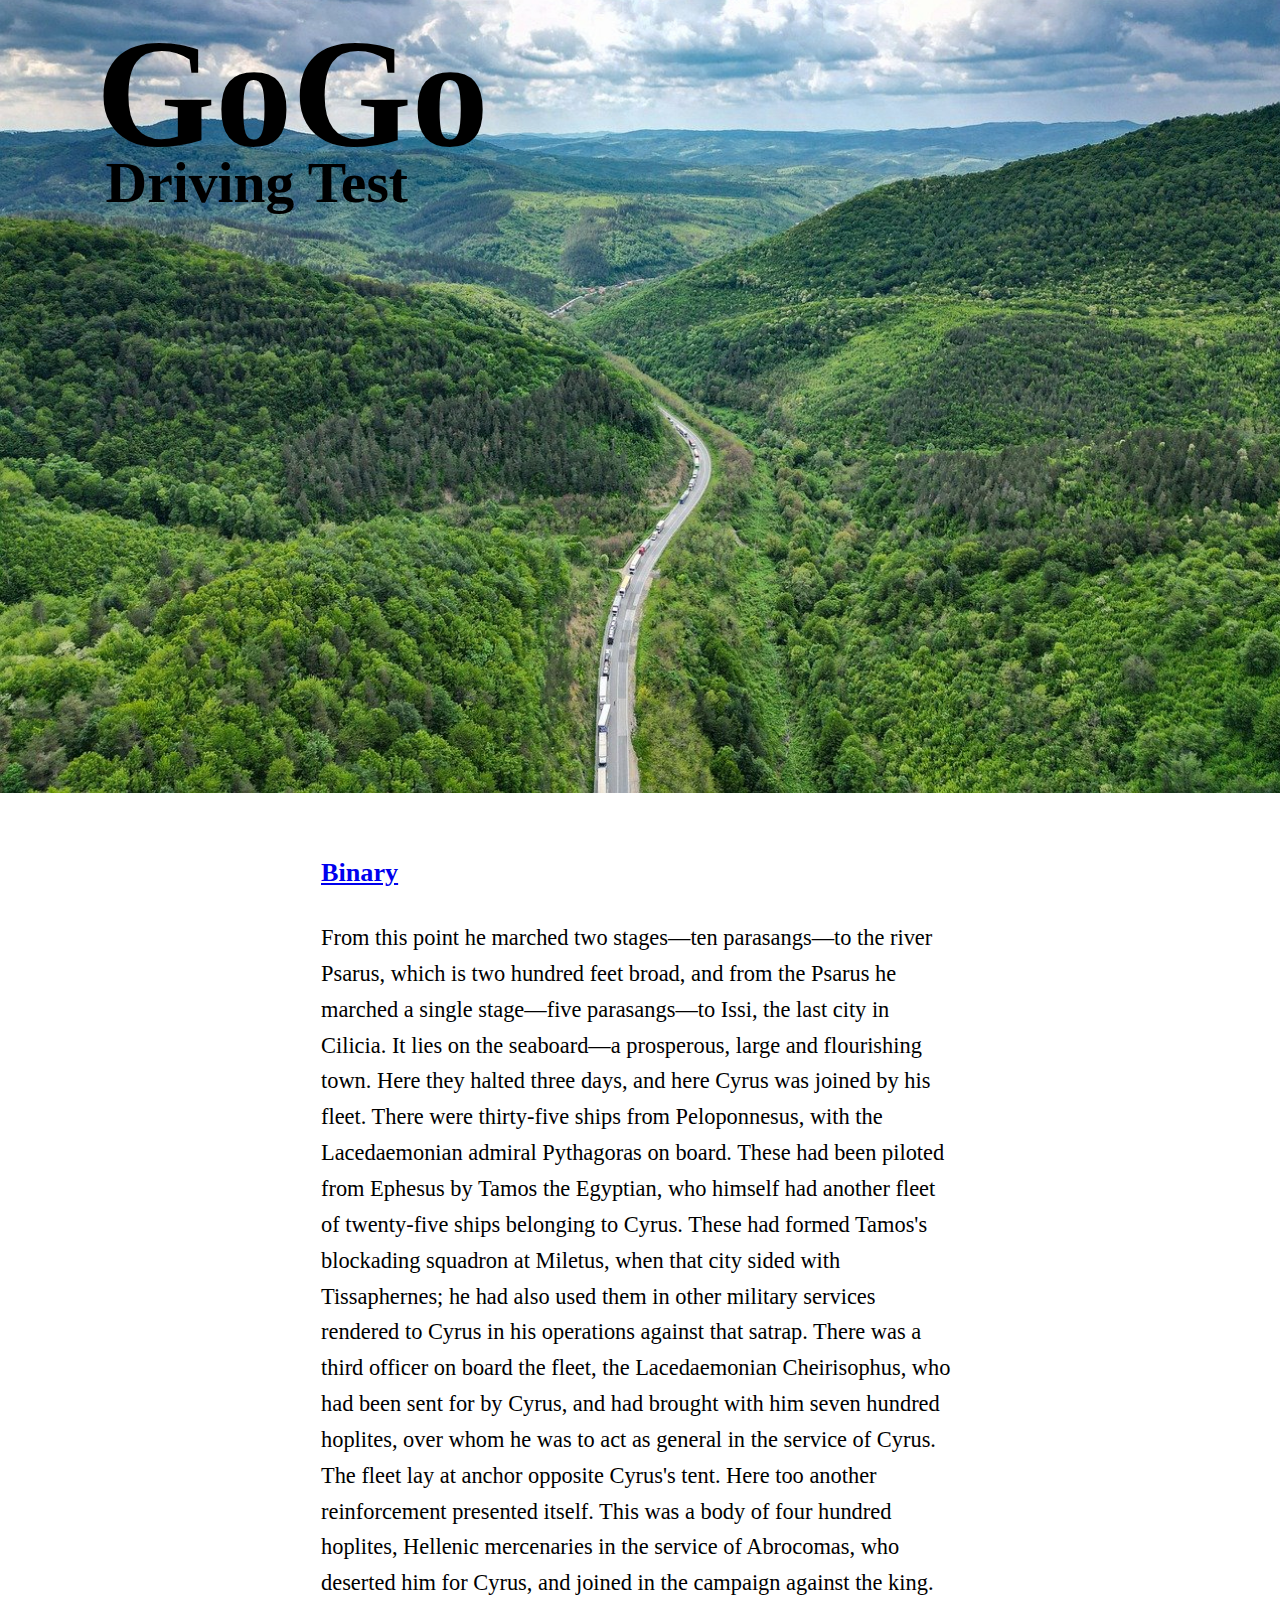
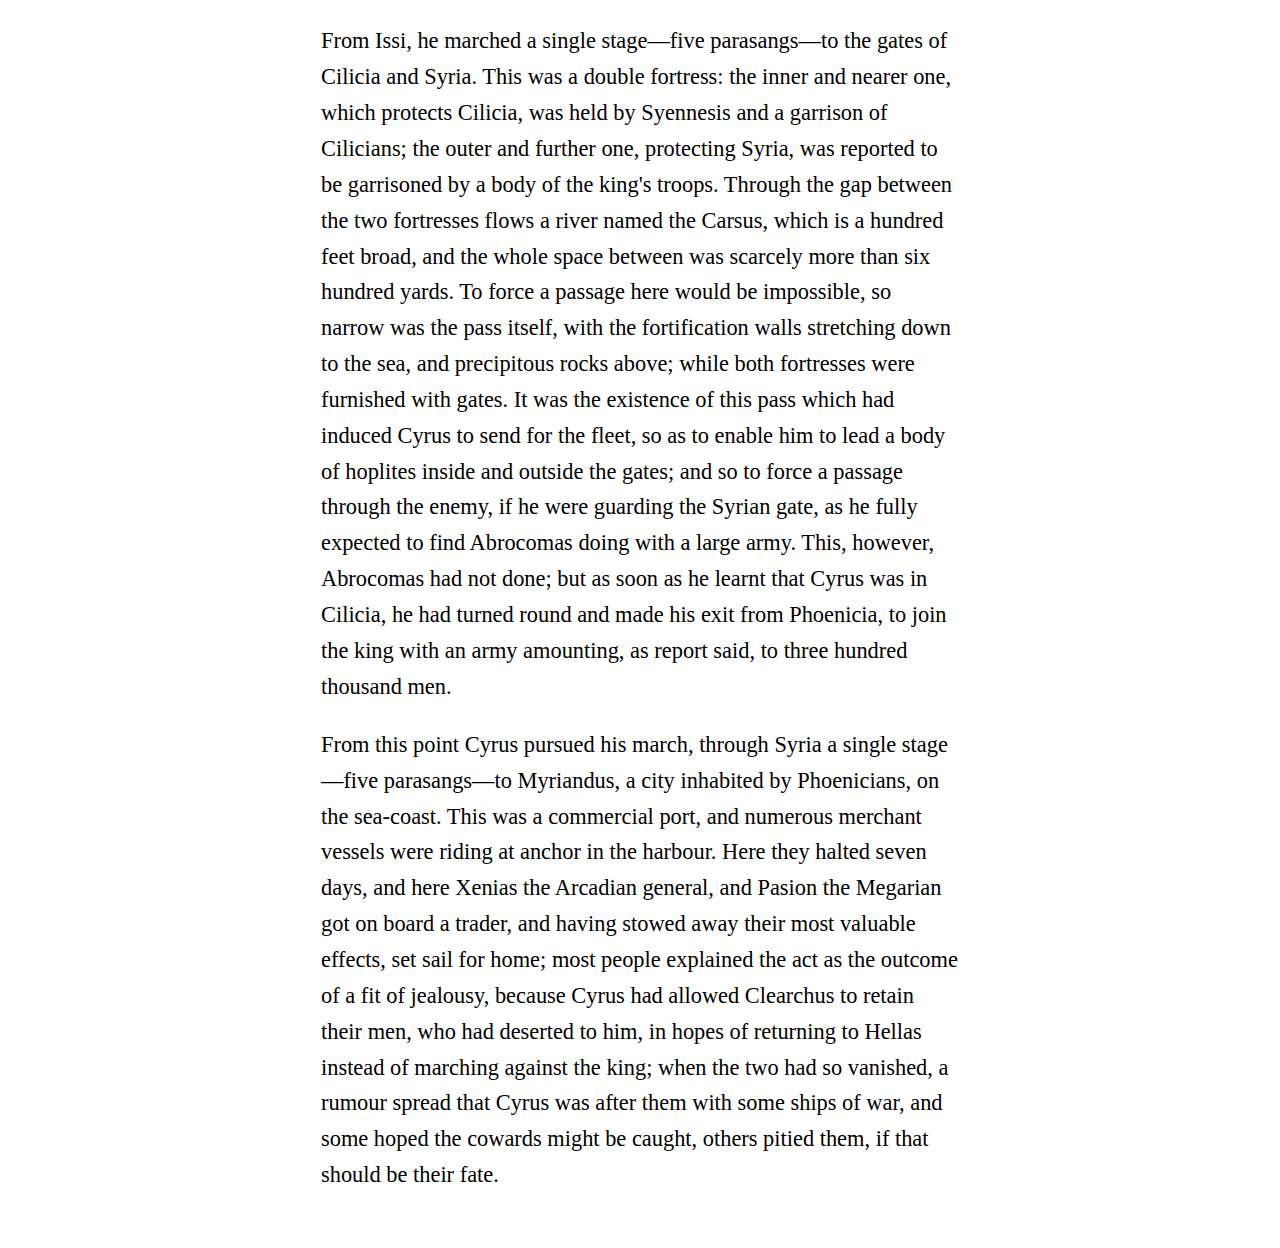
==== index.html @ dc68ab5f "Version 3 - Un-styled nav - working bg and banner" ====
<!DOCTYPE html>
<html>

<head>
  <meta charset="utf-8">
  <meta name="viewport" content="width=device-width">
  <title>replit</title>
  <link href="style.css" rel="stylesheet" type="text/css" />
  <script src="script.js"></script>
  <base href="1">
<header>
	<h1>GoGo</h1><span><h2>Driving Test</h2></span>
</header>
<main>
   <nav> 
  <h3 style="word-spacing:50px" border="none">
  <a href="binary.html">Binary</a>
   
  </h3>
    </nav>
  
  <p>From this point he marched two stages—ten parasangs—to the river Psarus, which is two hundred feet broad, and from the Psarus he marched a single stage—five parasangs—to Issi, the last city in Cilicia. It lies on the seaboard—a prosperous, large and flourishing town. Here they halted three days, and here Cyrus was joined by his fleet. There were thirty-five ships from Peloponnesus, with the Lacedaemonian admiral Pythagoras on board. These had been piloted from Ephesus by Tamos the Egyptian, who himself had another fleet of twenty-five ships belonging to Cyrus. These had formed Tamos's blockading squadron at Miletus, when that city sided with Tissaphernes; he had also used them in other military services rendered to Cyrus in his operations against that satrap. There was a third officer on board the fleet, the Lacedaemonian Cheirisophus, who had been sent for by Cyrus, and had brought with him seven hundred hoplites, over whom he was to act as general in the service of Cyrus. The fleet lay at anchor opposite Cyrus's tent. Here too another reinforcement presented itself. This was a body of four hundred hoplites, Hellenic mercenaries in the service of Abrocomas, who deserted him for Cyrus, and joined in the campaign against the king.</p>
  <p>From Issi, he marched a single stage—five parasangs—to the gates of Cilicia and Syria. This was a double fortress: the inner and nearer one, which protects Cilicia, was held by Syennesis and a garrison of Cilicians; the outer and further one, protecting Syria, was reported to be garrisoned by a body of the king's troops. Through the gap between the two fortresses flows a river named the Carsus, which is a hundred feet broad, and the whole space between was scarcely more than six hundred yards. To force a passage here would be impossible, so narrow was the pass itself, with the fortification walls stretching down to the sea, and precipitous rocks above; while both fortresses were furnished with gates. It was the existence of this pass which had induced Cyrus to send for the fleet, so as to enable him to lead a body of hoplites inside and outside the gates; and so to force a passage through the enemy, if he were guarding the Syrian gate, as he fully expected to find Abrocomas doing with a large army. This, however, Abrocomas had not done; but as soon as he learnt that Cyrus was in Cilicia, he had turned round and made his exit from Phoenicia, to join the king with an army amounting, as report said, to three hundred thousand men.</p>
  <p>From this point Cyrus pursued his march, through Syria a single stage—five parasangs—to Myriandus, a city inhabited by Phoenicians, on the sea-coast. This was a commercial port, and numerous merchant vessels were riding at anchor in the harbour. Here they halted seven days, and here Xenias the Arcadian general, and Pasion the Megarian got on board a trader, and having stowed away their most valuable effects, set sail for home; most people explained the act as the outcome of a fit of jealousy, because Cyrus had allowed Clearchus to retain their men, who had deserted to him, in hopes of returning to Hellas instead of marching against the king; when the two had so vanished, a rumour spread that Cyrus was after them with some ships of war, and some hoped the cowards might be caught, others pitied them, if that should be their fate.</p>
</main>
---- style.css ----
@font-face {
  font-family: "Sucrose Bold Two";
  src: url("https://s3-us-west-2.amazonaws.com/s.cdpn.io/4273/sucrose.woff2") format("woff2");
}
@font-face {
  font-family: "IM Fell French Canon Pro";
  src: url("https://s3-us-west-2.amazonaws.com/s.cdpn.io/4273/im-fell-french-canon-pro.woff2") format("woff2");
}
* {
  box-sizing: border-box;
}

body {
  margin: 0;
}

header {
  background: url(road-mountain.png) no-repeat;
  padding-top: 61.93333333%;
  background-size: cover;
  font-family: "Sucrose Bold Two";
}

header h1 {
  position: fixed;
  top: 2rem;
  left: 6rem;
  font-size: 12vw;
  line-height: 0.8;
  margin-top: 0;
  text-align: center;
}

h2 {
  position: fixed;
  top: 10rem;
  left: 6.6rem;
  font-size: 4.5vw;
  line-height: 0.8;
  margin-top: 0;
  text-align: center;
}

header h1 span {
  display: block;
  font-size: 8.75vw;
}

main {
  background: #fff;
  position: relative;
  border: 1px solid #fff;
  font-family: "IM Fell French Canon Pro";
  font-size: 1.4rem;
  padding: 2rem 25%;
  line-height: 1.6;
}

@media all and (max-width: 400px) {
  main {
    padding: 2rem;
  }
}
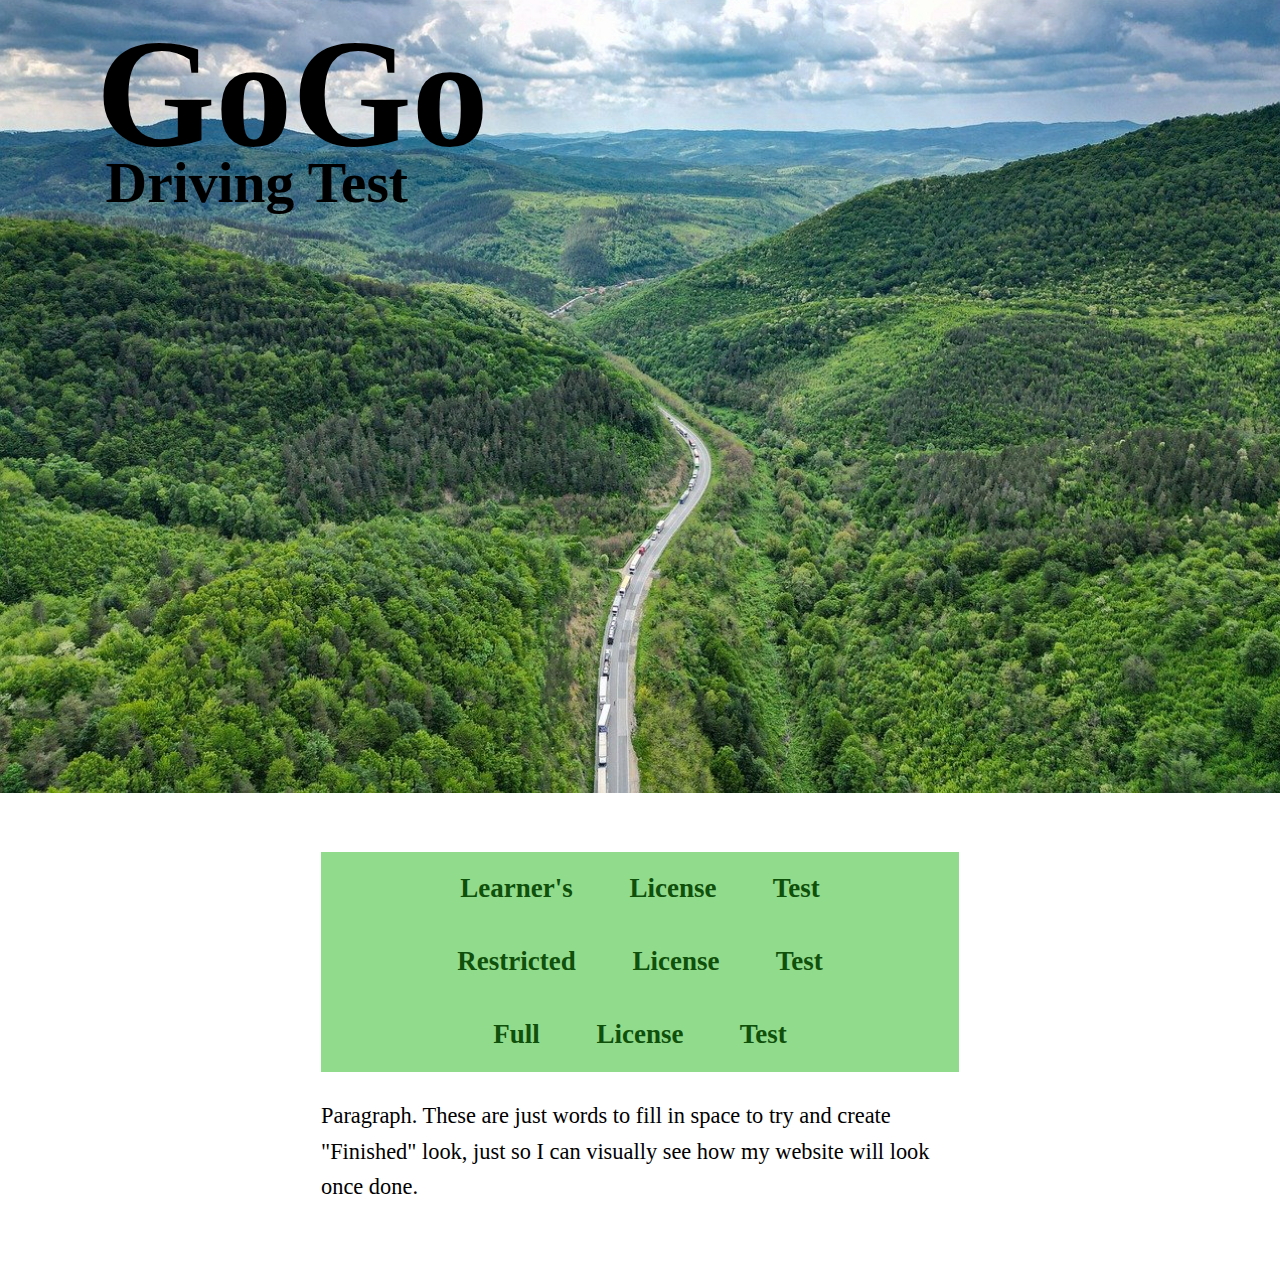
==== commit e46fc0f3: "Version 4 - Replit bug" ====
--- a/index.html
+++ b/index.html
@@ -14,12 +14,12 @@
 <main>
    <nav> 
   <h3 style="word-spacing:50px" border="none">
-  <a href="binary.html">Binary</a>
+  <a href="learner.html">Learner's License Test</a>
+  <a href="restricted.html">Restricted License Test</a>
+  <a href="full.html">Full License Test</a>
    
   </h3>
     </nav>
   
-  <p>From this point he marched two stages—ten parasangs—to the river Psarus, which is two hundred feet broad, and from the Psarus he marched a single stage—five parasangs—to Issi, the last city in Cilicia. It lies on the seaboard—a prosperous, large and flourishing town. Here they halted three days, and here Cyrus was joined by his fleet. There were thirty-five ships from Peloponnesus, with the Lacedaemonian admiral Pythagoras on board. These had been piloted from Ephesus by Tamos the Egyptian, who himself had another fleet of twenty-five ships belonging to Cyrus. These had formed Tamos's blockading squadron at Miletus, when that city sided with Tissaphernes; he had also used them in other military services rendered to Cyrus in his operations against that satrap. There was a third officer on board the fleet, the Lacedaemonian Cheirisophus, who had been sent for by Cyrus, and had brought with him seven hundred hoplites, over whom he was to act as general in the service of Cyrus. The fleet lay at anchor opposite Cyrus's tent. Here too another reinforcement presented itself. This was a body of four hundred hoplites, Hellenic mercenaries in the service of Abrocomas, who deserted him for Cyrus, and joined in the campaign against the king.</p>
-  <p>From Issi, he marched a single stage—five parasangs—to the gates of Cilicia and Syria. This was a double fortress: the inner and nearer one, which protects Cilicia, was held by Syennesis and a garrison of Cilicians; the outer and further one, protecting Syria, was reported to be garrisoned by a body of the king's troops. Through the gap between the two fortresses flows a river named the Carsus, which is a hundred feet broad, and the whole space between was scarcely more than six hundred yards. To force a passage here would be impossible, so narrow was the pass itself, with the fortification walls stretching down to the sea, and precipitous rocks above; while both fortresses were furnished with gates. It was the existence of this pass which had induced Cyrus to send for the fleet, so as to enable him to lead a body of hoplites inside and outside the gates; and so to force a passage through the enemy, if he were guarding the Syrian gate, as he fully expected to find Abrocomas doing with a large army. This, however, Abrocomas had not done; but as soon as he learnt that Cyrus was in Cilicia, he had turned round and made his exit from Phoenicia, to join the king with an army amounting, as report said, to three hundred thousand men.</p>
-  <p>From this point Cyrus pursued his march, through Syria a single stage—five parasangs—to Myriandus, a city inhabited by Phoenicians, on the sea-coast. This was a commercial port, and numerous merchant vessels were riding at anchor in the harbour. Here they halted seven days, and here Xenias the Arcadian general, and Pasion the Megarian got on board a trader, and having stowed away their most valuable effects, set sail for home; most people explained the act as the outcome of a fit of jealousy, because Cyrus had allowed Clearchus to retain their men, who had deserted to him, in hopes of returning to Hellas instead of marching against the king; when the two had so vanished, a rumour spread that Cyrus was after them with some ships of war, and some hoped the cowards might be caught, others pitied them, if that should be their fate.</p>
+  <p>Paragraph. These are just words to fill in space to try and create "Finished" look, just so I can visually see how my website will look once done. </p>
 </main>--- a/style.css
+++ b/style.css
@@ -60,4 +60,22 @@
   main {
     padding: 2rem;
   }
+}
+
+nav {
+  background-color: hsla(116, 52%, 63%, .8);
+  text-align: center;
+}
+
+a{
+  display:inline-block;
+  color: rgb(15, 80, 10);
+  text-decoration: none;
+  padding: 15px;
+  font-size:27px;
+}
+
+a:hover{
+  color:rgb(118, 210, 112);
+  background-color:rgb(15, 80, 10); 
 }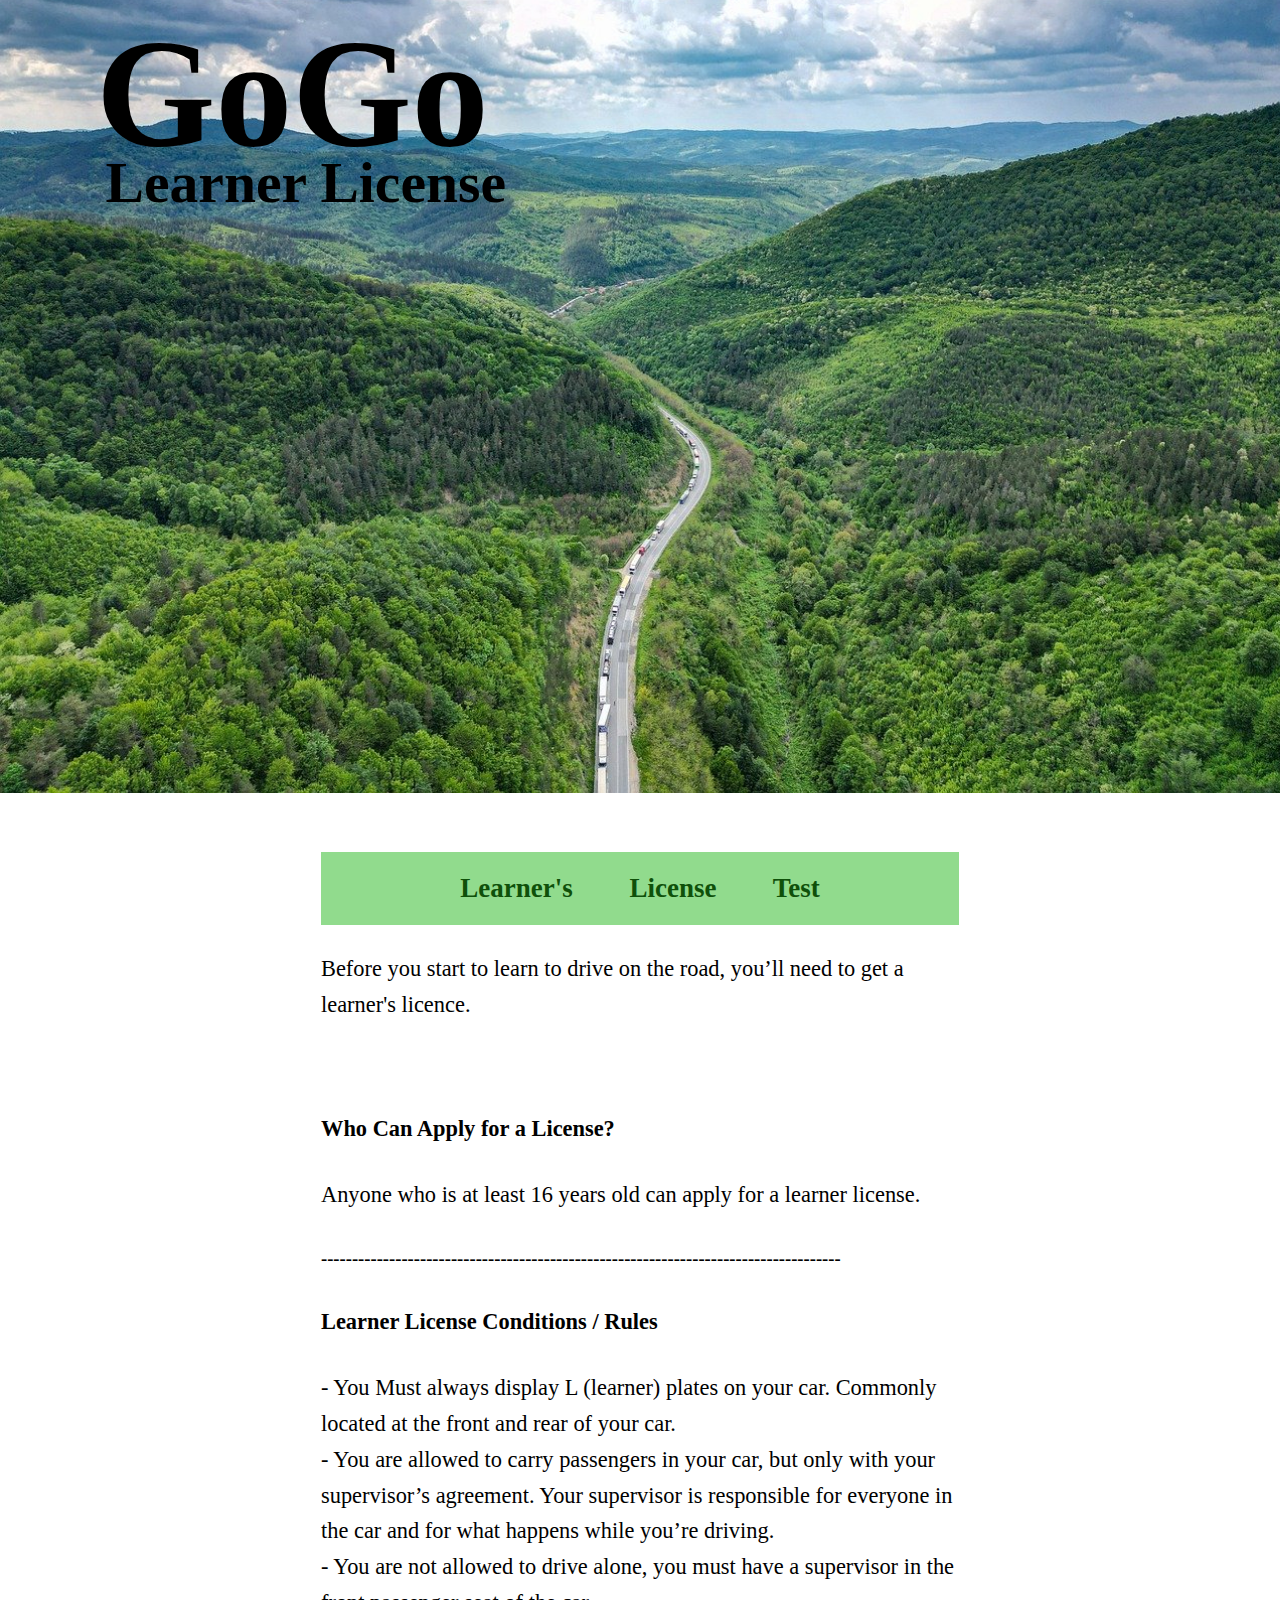
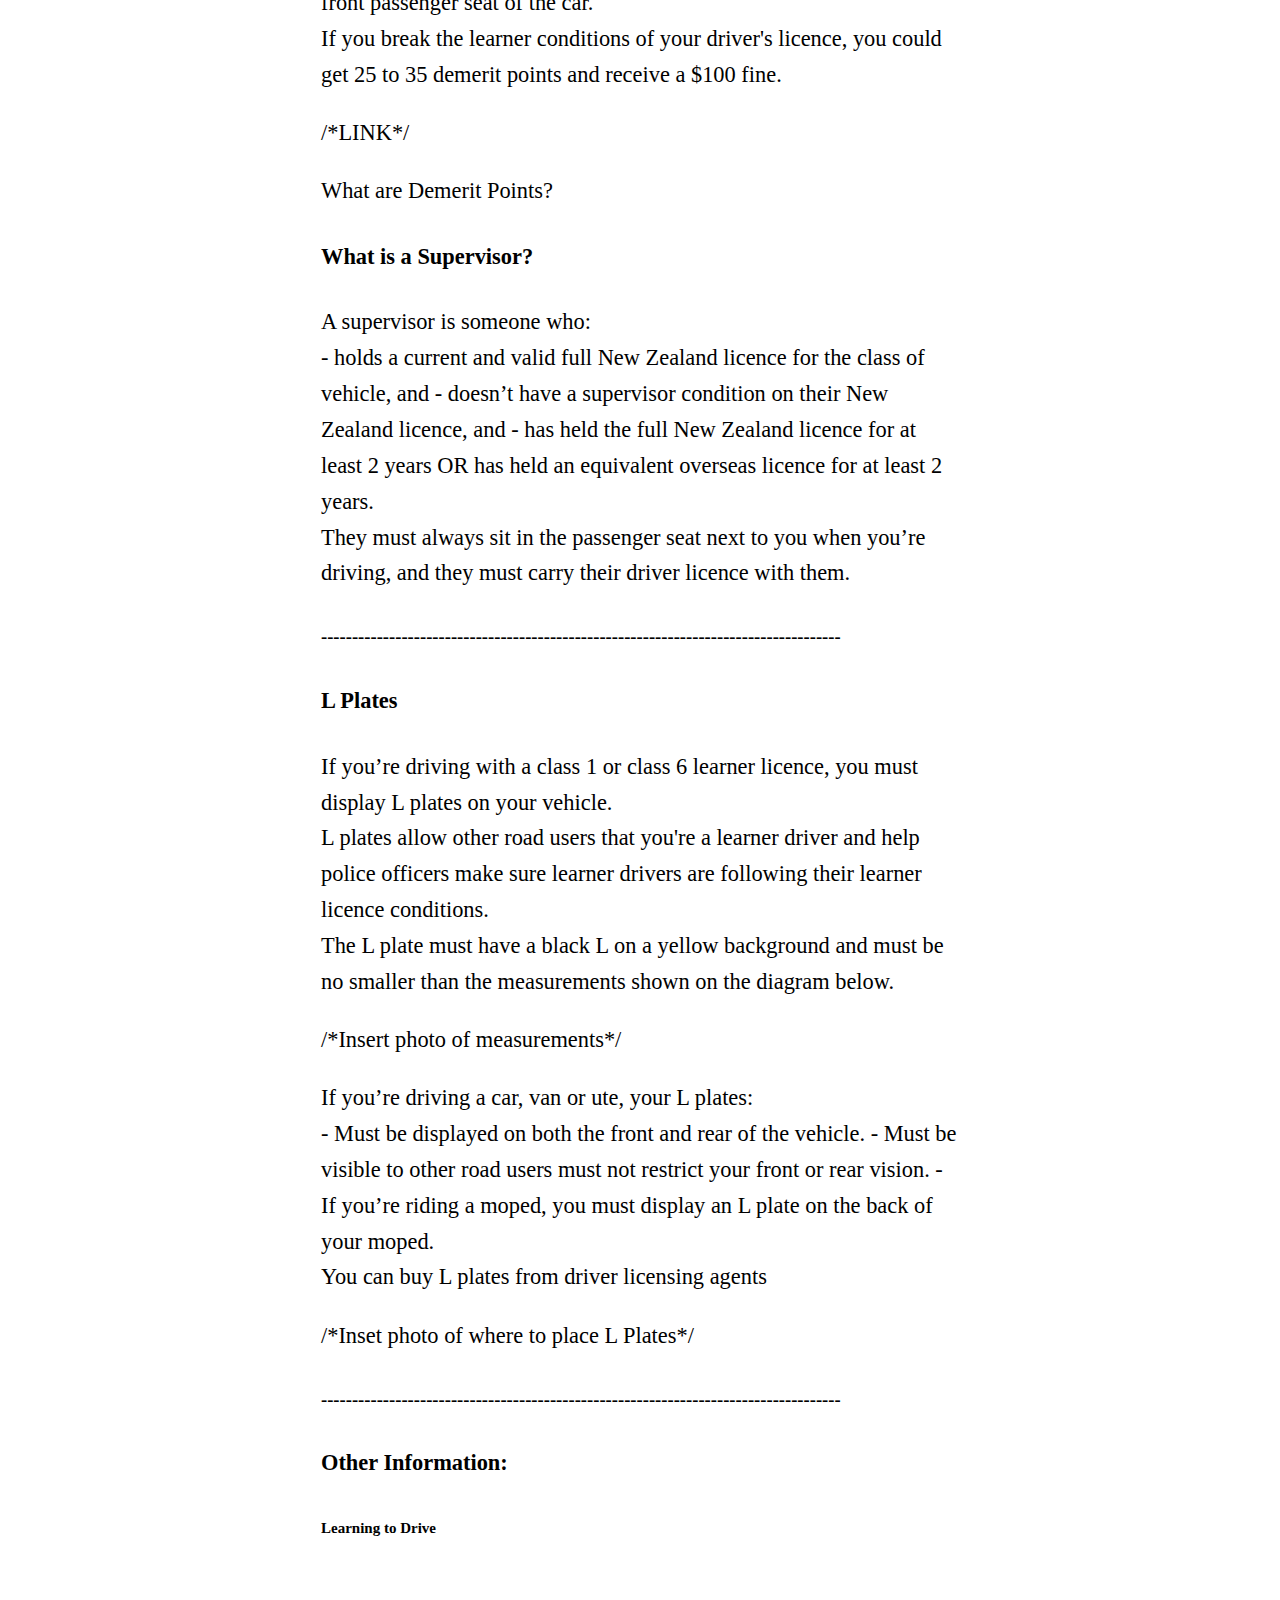
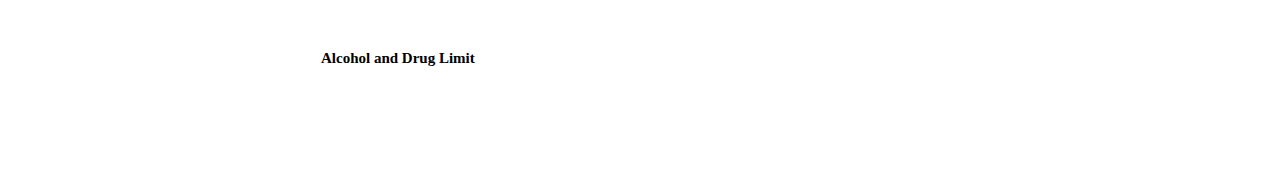
==== commit 31107f29: "main content" ====
--- a/index.html
+++ b/index.html
@@ -6,20 +6,61 @@
   <meta name="viewport" content="width=device-width">
   <title>replit</title>
   <link href="style.css" rel="stylesheet" type="text/css" />
-  <script src="script.js"></script>
   <base href="1">
 <header>
-	<h1>GoGo</h1><span><h2>Driving Test</h2></span>
+	<h1>GoGo</h1><span><h2>Learner License</h2></span>
 </header>
 <main>
    <nav> 
   <h3 style="word-spacing:50px" border="none">
   <a href="learner.html">Learner's License Test</a>
-  <a href="restricted.html">Restricted License Test</a>
-  <a href="full.html">Full License Test</a>
    
   </h3>
     </nav>
   
-  <p>Paragraph. These are just words to fill in space to try and create "Finished" look, just so I can visually see how my website will look once done. </p>
+  <p>Before you start to learn to drive on the road, you’ll need to get a learner's licence.</p>
+  <br>
+  <h4>Who Can Apply for a License?</h4>
+  <p>Anyone who is at least 16 years old can apply for a learner license.</p>
+  <h5>------------------------------------------------------------------------------------</h5>
+  <h4>Learner License Conditions / Rules</h4>
+  <p>- You Must always display L (learner) plates on your car. Commonly located at the front and rear of your car. 
+  <br>
+  - You are allowed to carry passengers in your car, but only with your supervisor’s agreement. Your supervisor is responsible for everyone in the car and for what happens while you’re driving.
+  <br>
+  - You are not allowed to drive alone, you must have a supervisor in the front passenger seat of the car. 
+  <br> 
+  If you break the learner conditions of your driver's licence, you could get 25 to 35 demerit points and receive a $100 fine.</p>
+  /*LINK*/ <p>What are Demerit Points?</p>
+  <h4>What is a Supervisor?</h4>
+  <p>A supervisor is someone who: 
+  <br>
+  - holds a current and valid full New Zealand licence for the class of vehicle, and 
+  - doesn’t have a supervisor condition on their New Zealand licence, and 
+  - has held the full New Zealand licence for at least 2 years OR has held an equivalent overseas licence for at least 2 years. 
+  <br> 
+  They must always sit in the passenger seat next to you when you’re driving, and they must carry their driver licence with them.</p>
+  <h5>------------------------------------------------------------------------------------</h5>
+  <h4>L Plates</h4>
+  <p>If you’re driving with a class 1 or class 6 learner licence, you must display L plates on your vehicle. 
+  <br>
+  L plates allow other road users that you're a learner driver and help police officers make sure learner drivers are following their learner licence conditions. 
+  <br>
+  The L plate must have a black L on a yellow background and must be no smaller than the measurements shown on the diagram below.</p>
+  /*Insert photo of measurements*/
+  <p> If you’re driving a car, van or ute, your L plates:
+  <br>
+  - Must be displayed on both the front and rear of the vehicle. 
+  - Must be visible to other road users must not restrict your front or rear vision. 
+  - If you’re riding a moped, you must display an L plate on the back of your moped. 
+  <br>
+  You can buy L plates from driver licensing agents </p>
+  /*Inset photo of where to place L Plates*/
+  <h5>------------------------------------------------------------------------------------</h5>
+  <h4>Other Information:</h4>
+  <h6>Learning to Drive</h6>
+  <br>
+  <h6>Alcohol and Drug Limit</h6>
+  <br>
+
 </main>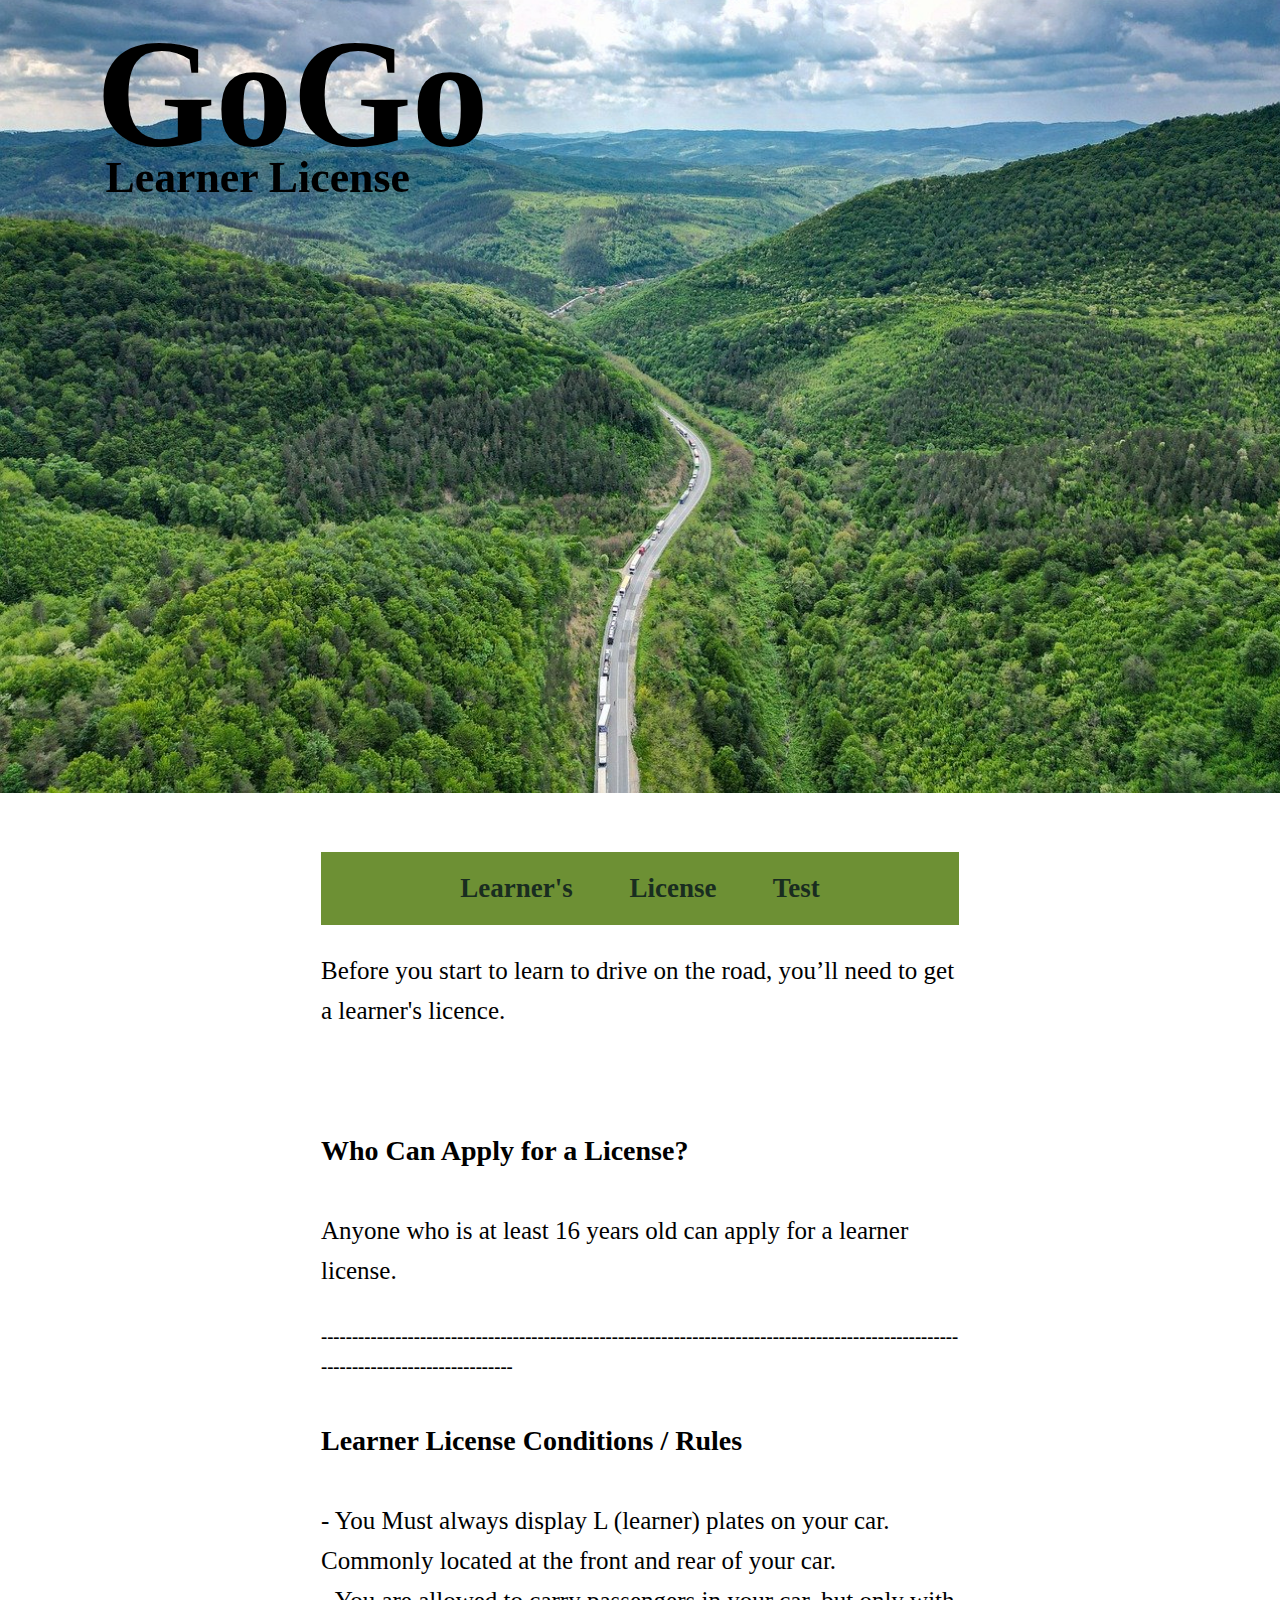
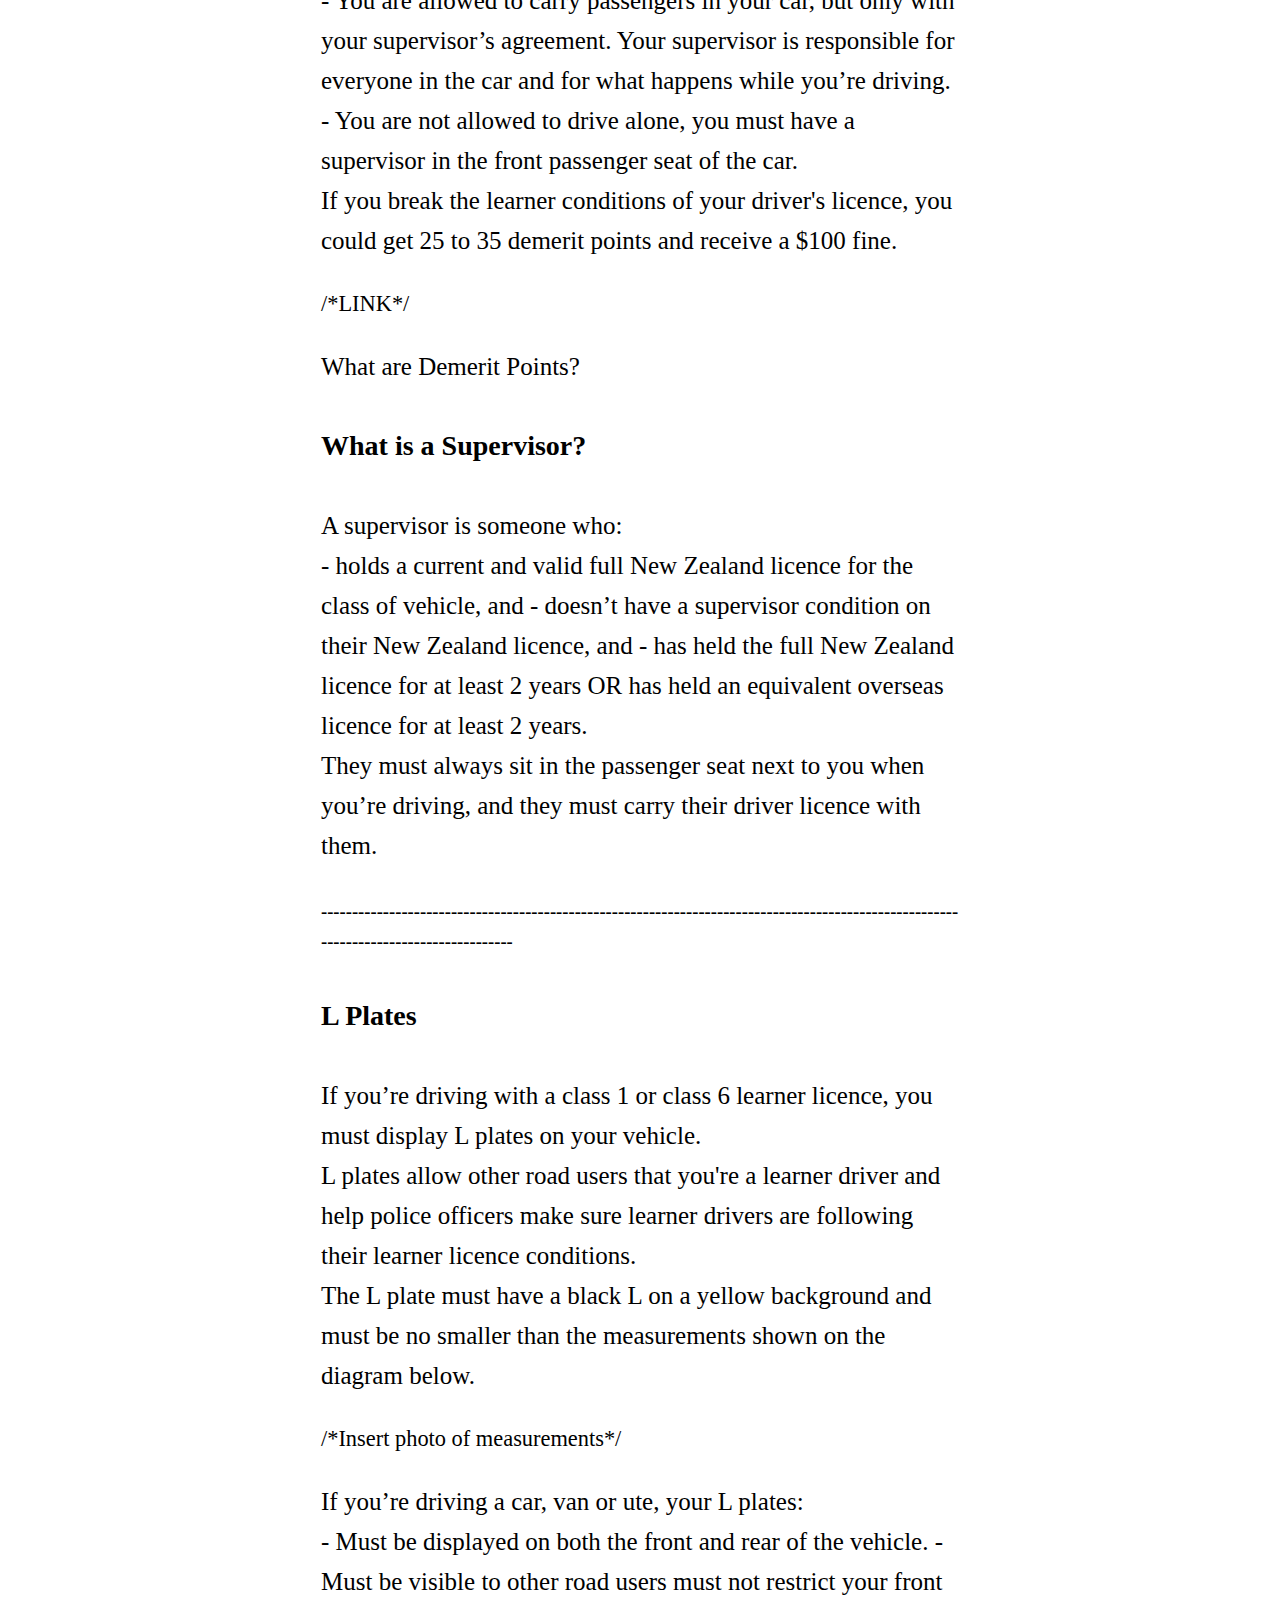
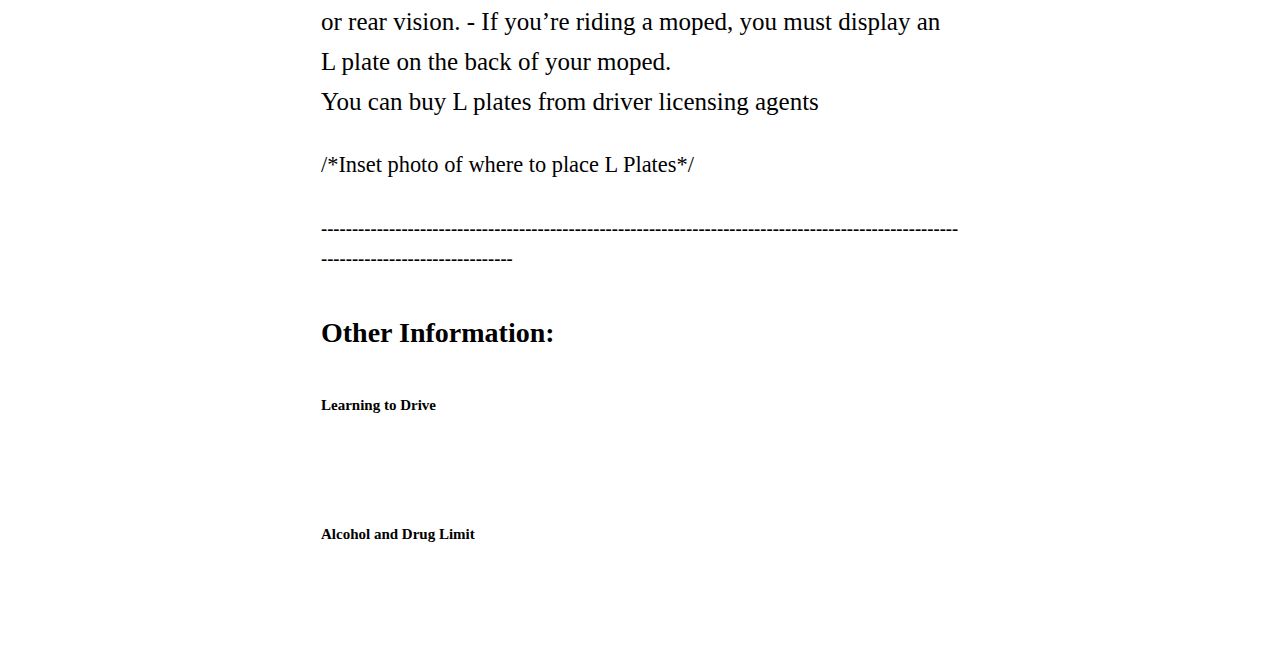
==== commit 768dd6bd: "minor fixes" ====
--- a/index.html
+++ b/index.html
@@ -22,7 +22,7 @@
   <br>
   <h4>Who Can Apply for a License?</h4>
   <p>Anyone who is at least 16 years old can apply for a learner license.</p>
-  <h5>------------------------------------------------------------------------------------</h5>
+  <h5>--------------------------------------------------------------------------------------------------------------------------------------</h5>
   <h4>Learner License Conditions / Rules</h4>
   <p>- You Must always display L (learner) plates on your car. Commonly located at the front and rear of your car. 
   <br>
@@ -40,7 +40,7 @@
   - has held the full New Zealand licence for at least 2 years OR has held an equivalent overseas licence for at least 2 years. 
   <br> 
   They must always sit in the passenger seat next to you when you’re driving, and they must carry their driver licence with them.</p>
-  <h5>------------------------------------------------------------------------------------</h5>
+  <h5>--------------------------------------------------------------------------------------------------------------------------------------</h5>
   <h4>L Plates</h4>
   <p>If you’re driving with a class 1 or class 6 learner licence, you must display L plates on your vehicle. 
   <br>
@@ -56,7 +56,7 @@
   <br>
   You can buy L plates from driver licensing agents </p>
   /*Inset photo of where to place L Plates*/
-  <h5>------------------------------------------------------------------------------------</h5>
+  <h5>--------------------------------------------------------------------------------------------------------------------------------------</h5>
   <h4>Other Information:</h4>
   <h6>Learning to Drive</h6>
   <br>
--- a/style.css
+++ b/style.css
@@ -35,7 +35,7 @@
   position: fixed;
   top: 10rem;
   left: 6.6rem;
-  font-size: 4.5vw;
+  font-size: 3.42vw;
   line-height: 0.8;
   margin-top: 0;
   text-align: center;
@@ -63,19 +63,27 @@
 }
 
 nav {
-  background-color: hsla(116, 52%, 63%, .8);
+  background-color: rgb(109, 144, 52);
   text-align: center;
 }
 
 a{
   display:inline-block;
-  color: rgb(15, 80, 10);
+  color: rgb(25, 45, 32);
   text-decoration: none;
   padding: 15px;
   font-size:27px;
 }
 
 a:hover{
-  color:rgb(118, 210, 112);
-  background-color:rgb(15, 80, 10); 
+  color:rgb(109, 144, 52);
+  background-color:rgb(25, 45, 32); 
+}
+
+p{
+  font-size: 25px;
+}
+
+h4{
+  font-size: 28px;
 }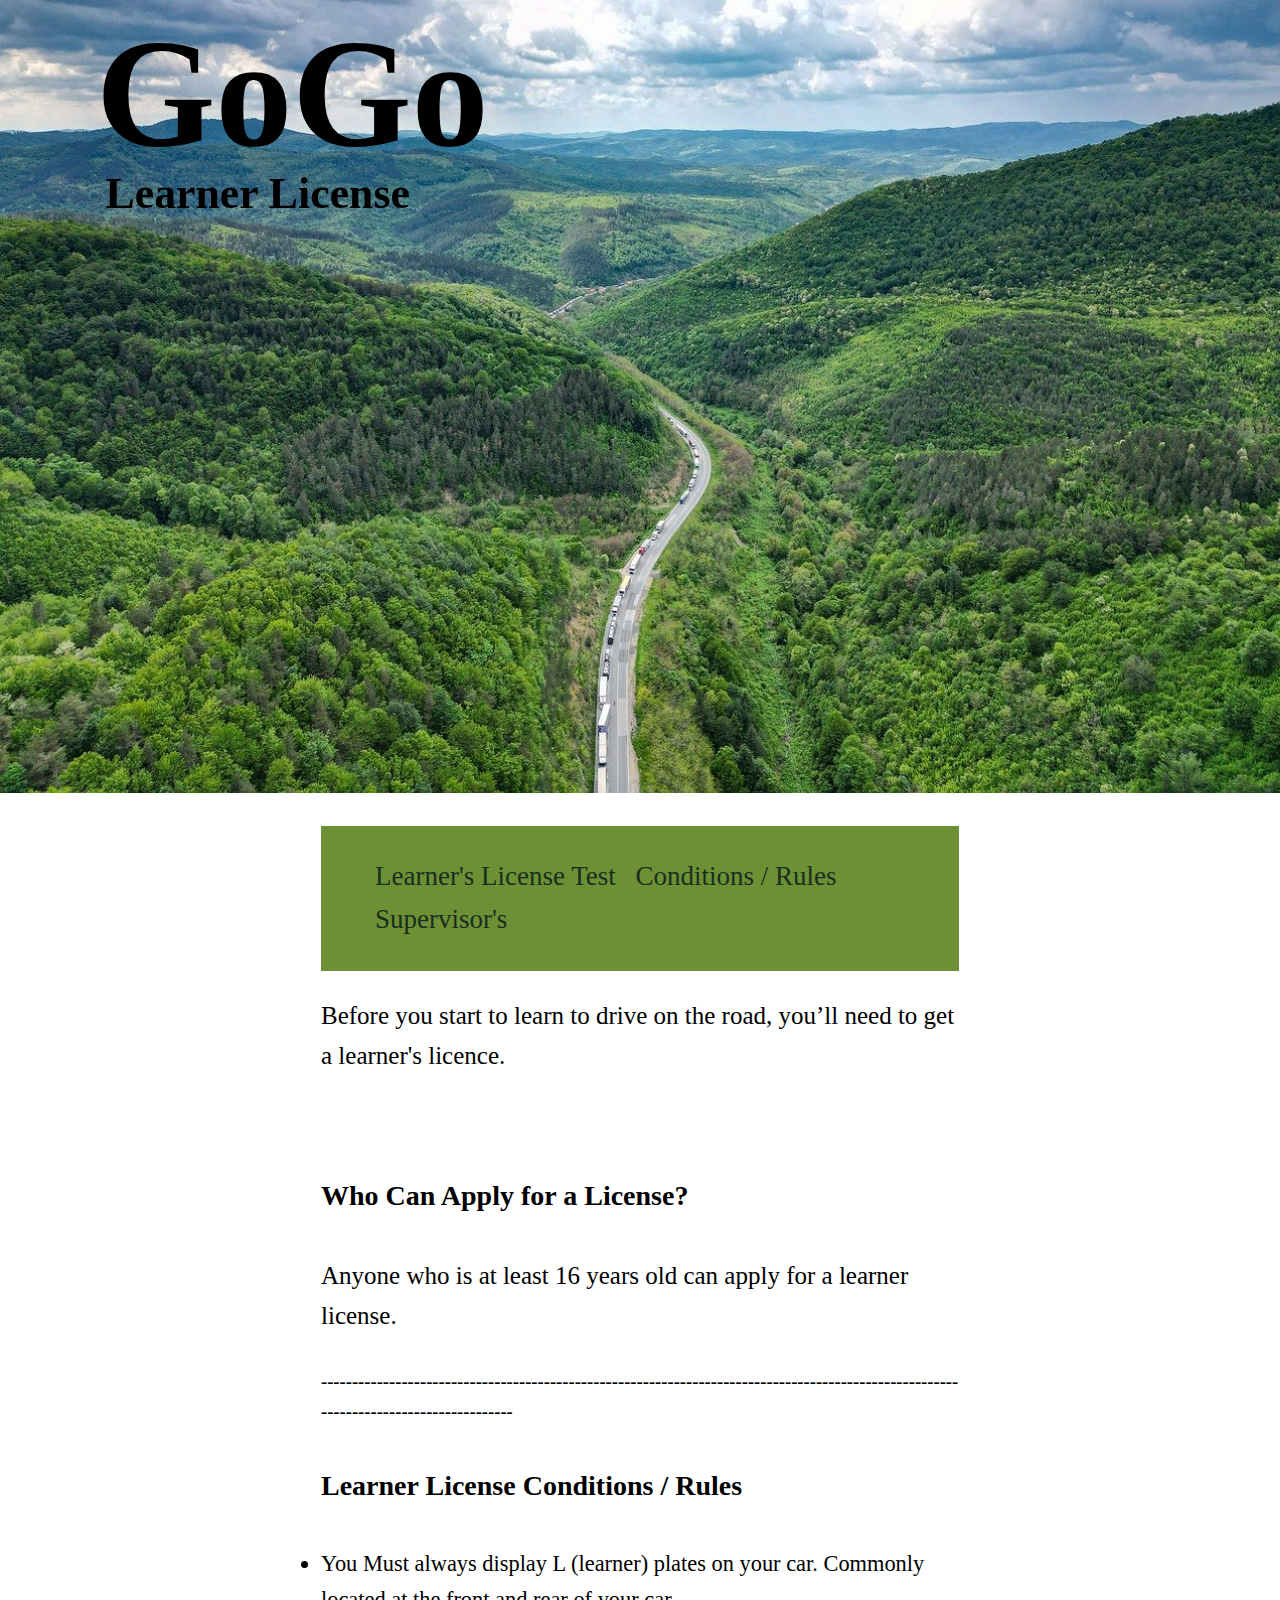
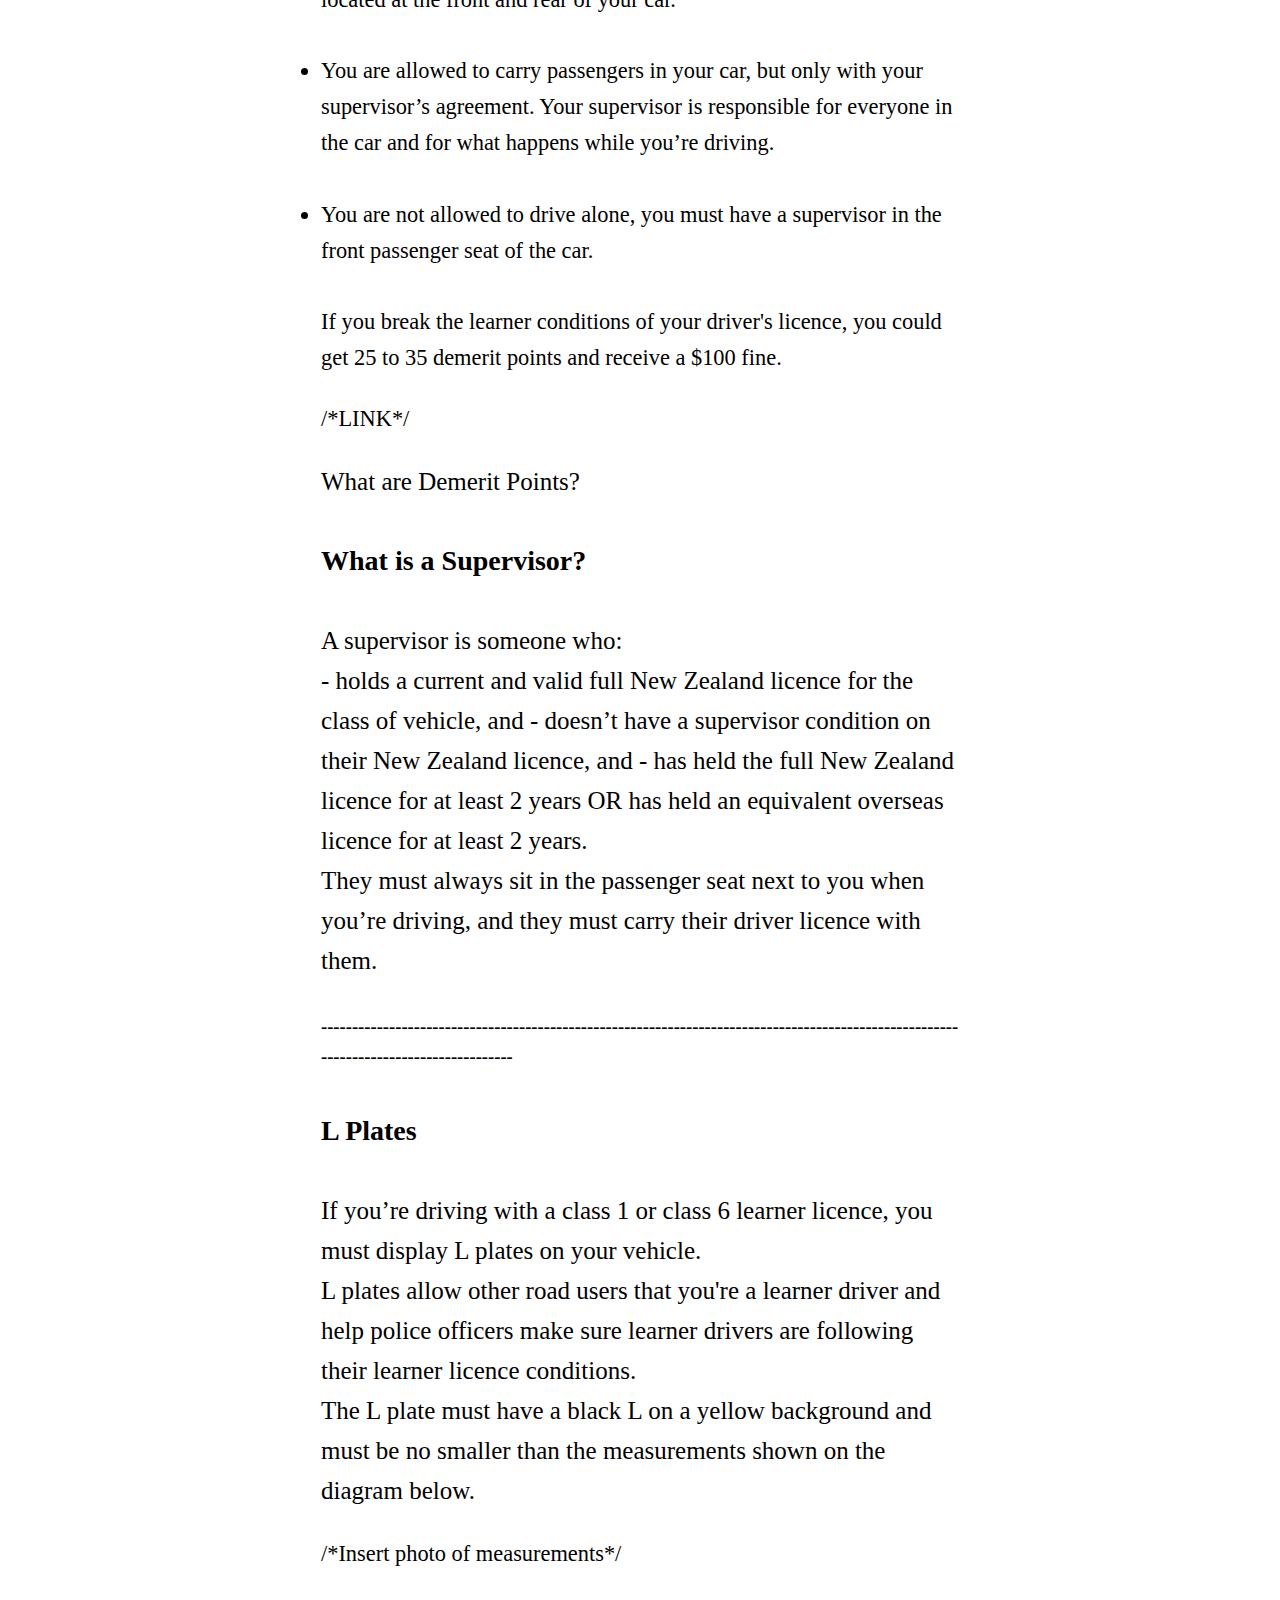
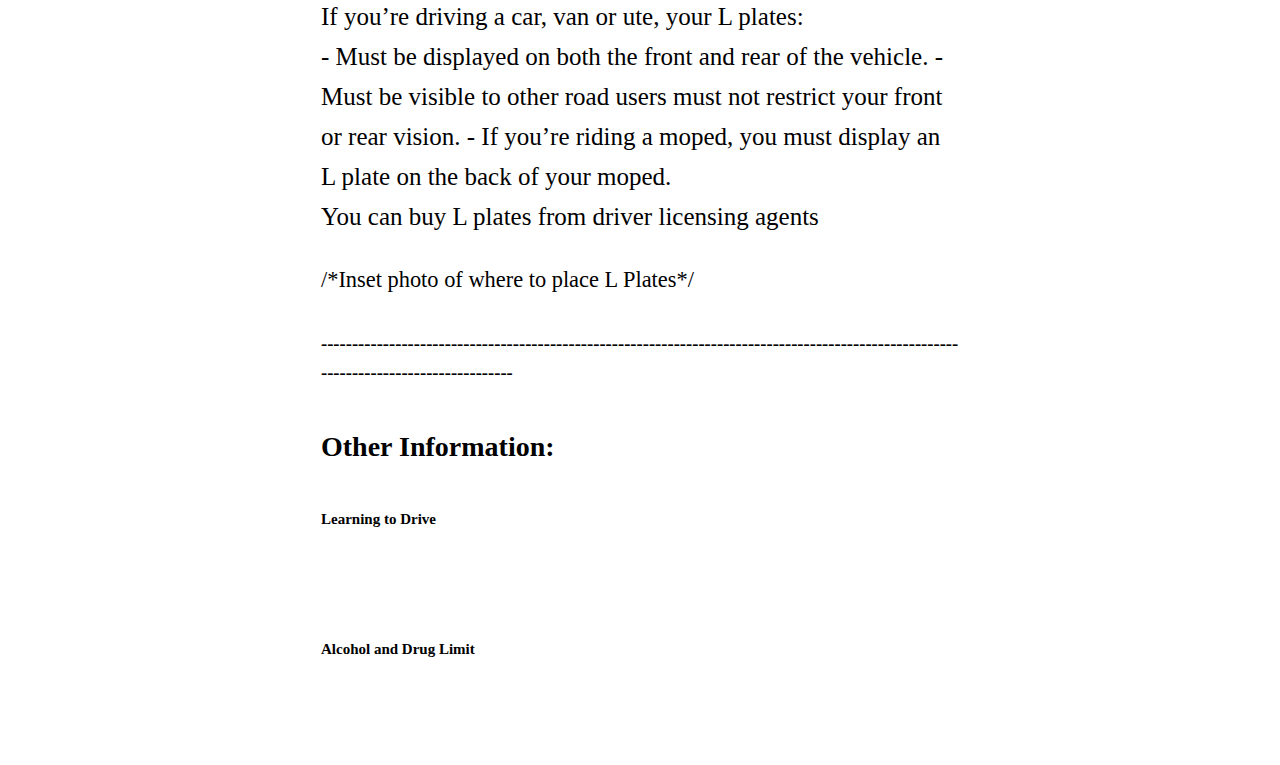
==== commit 665a143d: "learner license quiz" ====
--- a/index.html
+++ b/index.html
@@ -6,32 +6,42 @@
   <meta name="viewport" content="width=device-width">
   <title>replit</title>
   <link href="style.css" rel="stylesheet" type="text/css" />
-  <base href="1">
+
 <header>
 	<h1>GoGo</h1><span><h2>Learner License</h2></span>
 </header>
 <main>
+	
+<!--**Need to fix up nav-->
    <nav> 
-  <h3 style="word-spacing:50px" border="none">
-  <a href="learner.html">Learner's License Test</a>
-   
-  </h3>
+	<ul>
+     <a href="learner.html">Learner's License Test</a>
+	 <a href="#C/R">Conditions / Rules</a>
+     <a href="#Supervisore">Supervisor's</a>
+  </ul>
     </nav>
   
   <p>Before you start to learn to drive on the road, you’ll need to get a learner's licence.</p>
   <br>
+<!-- Who = Age -->
   <h4>Who Can Apply for a License?</h4>
   <p>Anyone who is at least 16 years old can apply for a learner license.</p>
   <h5>--------------------------------------------------------------------------------------------------------------------------------------</h5>
+	
+<!-- Conditions / Rules -->
+	<div id="C/R"></div>	
   <h4>Learner License Conditions / Rules</h4>
-  <p>- You Must always display L (learner) plates on your car. Commonly located at the front and rear of your car. 
+  <p><li>You Must always display L (learner) plates on your car. Commonly located at the front and rear of your car.</li>
   <br>
-  - You are allowed to carry passengers in your car, but only with your supervisor’s agreement. Your supervisor is responsible for everyone in the car and for what happens while you’re driving.
+  <li>You are allowed to carry passengers in your car, but only with your supervisor’s agreement. Your supervisor is responsible for everyone in the car and for what happens while you’re driving.</li>
   <br>
-  - You are not allowed to drive alone, you must have a supervisor in the front passenger seat of the car. 
+  <li>You are not allowed to drive alone, you must have a supervisor in the front passenger seat of the car.</li>
   <br> 
   If you break the learner conditions of your driver's licence, you could get 25 to 35 demerit points and receive a $100 fine.</p>
   /*LINK*/ <p>What are Demerit Points?</p>
+	
+<!--Supervisor Information -->
+	<div id="Supervisor"></div>
   <h4>What is a Supervisor?</h4>
   <p>A supervisor is someone who: 
   <br>
@@ -41,6 +51,8 @@
   <br> 
   They must always sit in the passenger seat next to you when you’re driving, and they must carry their driver licence with them.</p>
   <h5>--------------------------------------------------------------------------------------------------------------------------------------</h5>
+	
+<!-- Learner Plates -->
   <h4>L Plates</h4>
   <p>If you’re driving with a class 1 or class 6 learner licence, you must display L plates on your vehicle. 
   <br>
@@ -57,6 +69,8 @@
   You can buy L plates from driver licensing agents </p>
   /*Inset photo of where to place L Plates*/
   <h5>--------------------------------------------------------------------------------------------------------------------------------------</h5>
+	
+<!-- Other -->
   <h4>Other Information:</h4>
   <h6>Learning to Drive</h6>
   <br>
--- a/style.css
+++ b/style.css
@@ -33,7 +33,7 @@
 
 h2 {
   position: fixed;
-  top: 10rem;
+  top: 11rem;
   left: 6.6rem;
   font-size: 3.42vw;
   line-height: 0.8;
@@ -56,22 +56,19 @@
   line-height: 1.6;
 }
 
-@media all and (max-width: 400px) {
-  main {
-    padding: 2rem;
-  }
-}
+
 
 nav {
+  position: sticky;
+  top: 0;
   background-color: rgb(109, 144, 52);
-  text-align: center;
+  padding: 7px;
 }
 
 a{
-  display:inline-block;
   color: rgb(25, 45, 32);
   text-decoration: none;
-  padding: 15px;
+  padding: 7px;
   font-size:27px;
 }
 
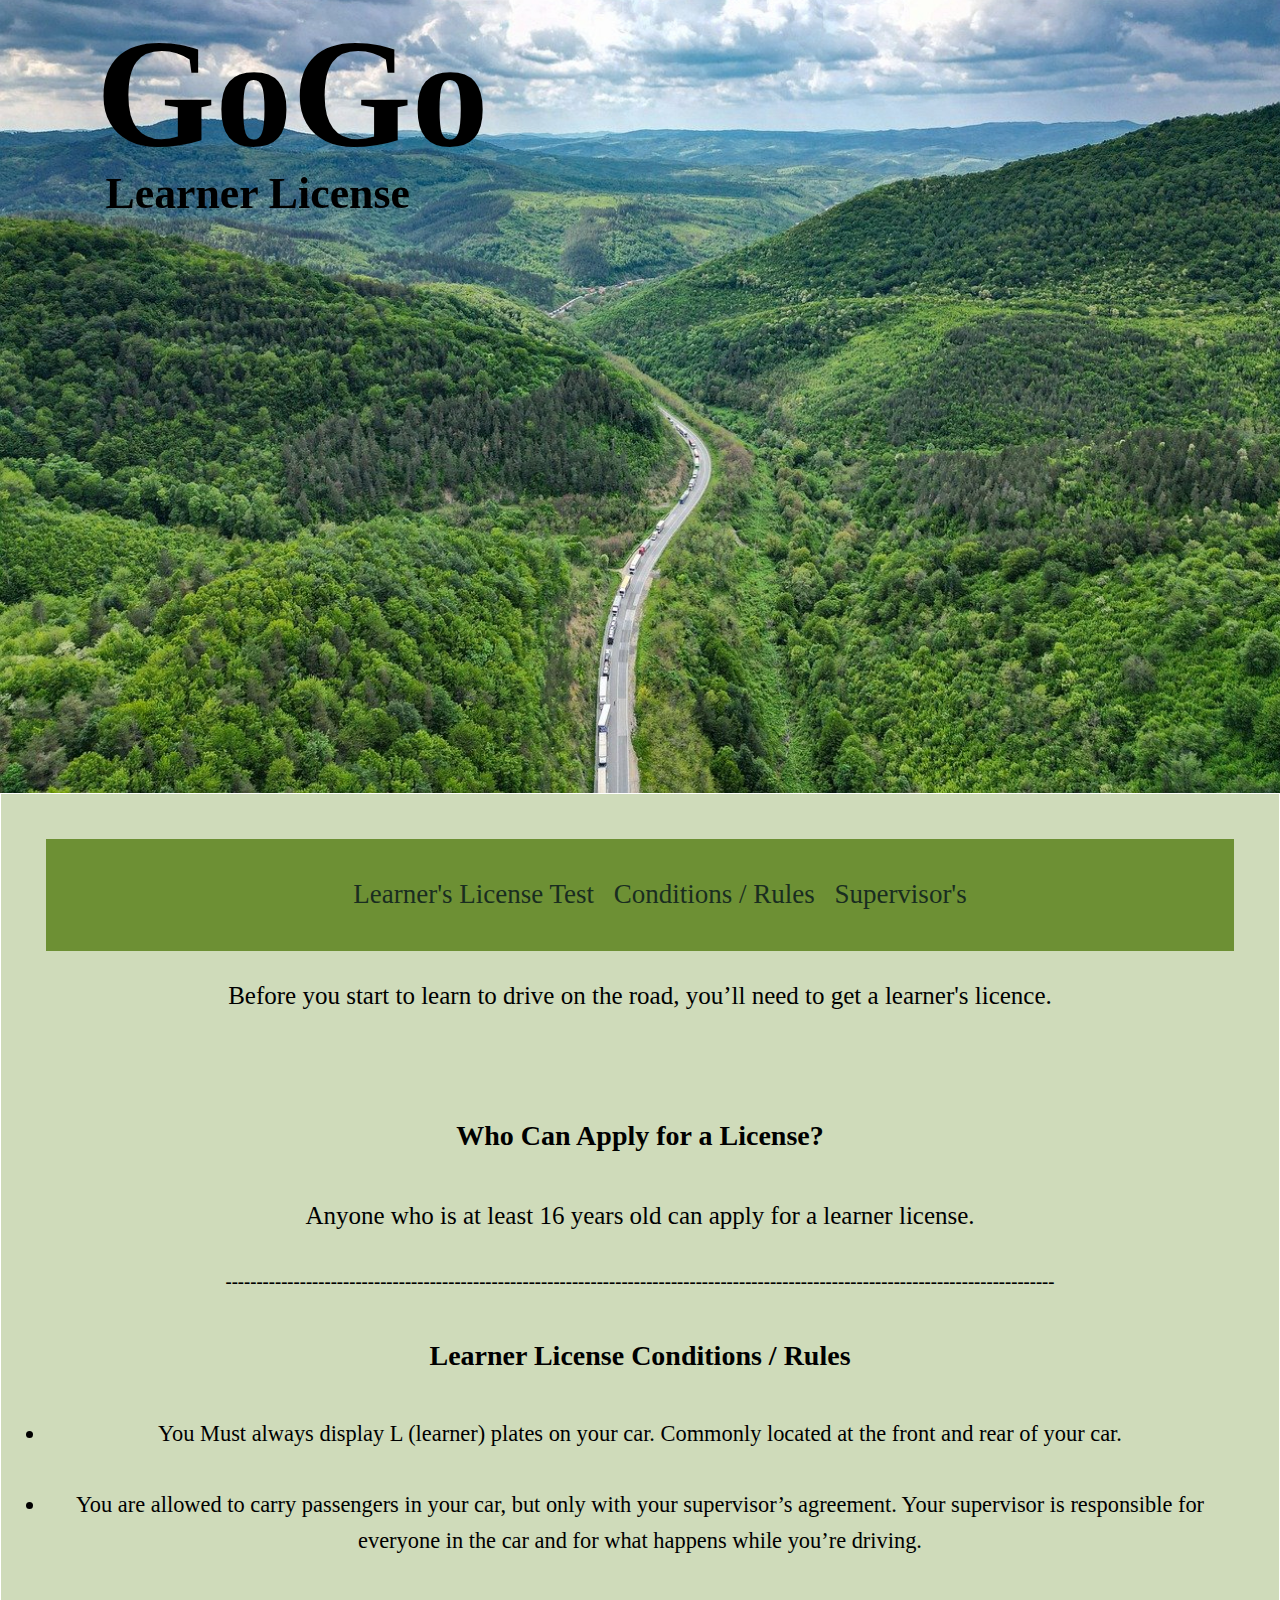
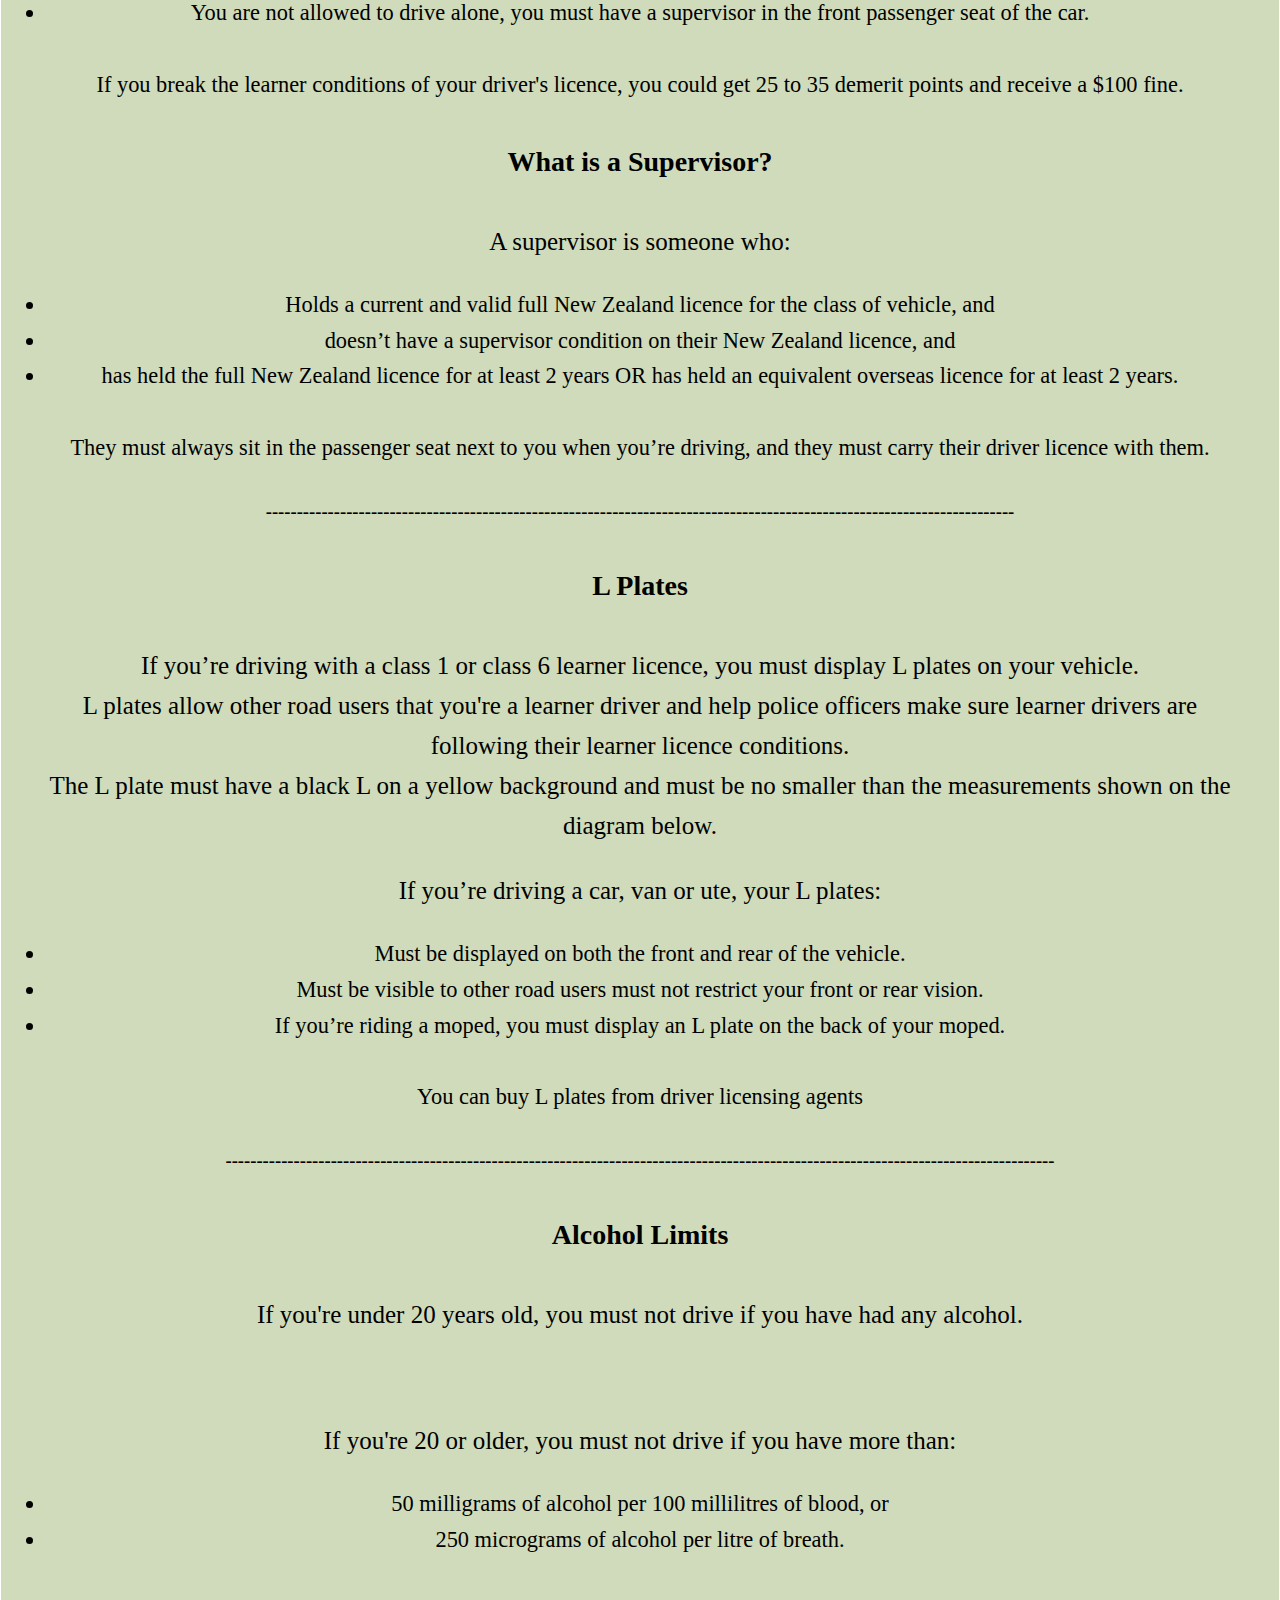
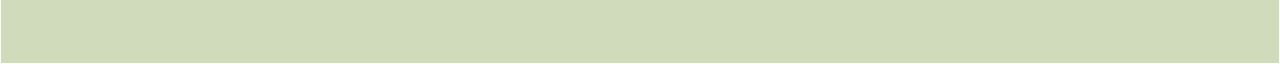
==== commit 0cec15ef: "fixing + stepups" ====
--- a/index.html
+++ b/index.html
@@ -4,15 +4,14 @@
 <head>
   <meta charset="utf-8">
   <meta name="viewport" content="width=device-width">
-  <title>replit</title>
+  <title>GOGOLearnerLicense</title>
   <link href="style.css" rel="stylesheet" type="text/css" />
-
+</head>
 <header>
-	<h1>GoGo</h1><span><h2>Learner License</h2></span>
+	<h1>GoGo</h1><span><h2 class"typing">Learner License</h2></span>
 </header>
 <main>
 	
-<!--**Need to fix up nav-->
    <nav> 
 	<ul>
      <a href="learner.html">Learner's License Test</a>
@@ -38,19 +37,18 @@
   <li>You are not allowed to drive alone, you must have a supervisor in the front passenger seat of the car.</li>
   <br> 
   If you break the learner conditions of your driver's licence, you could get 25 to 35 demerit points and receive a $100 fine.</p>
-  /*LINK*/ <p>What are Demerit Points?</p>
 	
 <!--Supervisor Information -->
 	<div id="Supervisor"></div>
   <h4>What is a Supervisor?</h4>
   <p>A supervisor is someone who: 
   <br>
-  - holds a current and valid full New Zealand licence for the class of vehicle, and 
-  - doesn’t have a supervisor condition on their New Zealand licence, and 
-  - has held the full New Zealand licence for at least 2 years OR has held an equivalent overseas licence for at least 2 years. 
+  <li>Holds a current and valid full New Zealand licence for the class of vehicle, and</li>
+  <li>doesn’t have a supervisor condition on their New Zealand licence, and</li> 
+  <li>has held the full New Zealand licence for at least 2 years OR has held an equivalent overseas licence for at least 2 years.</li> 
   <br> 
   They must always sit in the passenger seat next to you when you’re driving, and they must carry their driver licence with them.</p>
-  <h5>--------------------------------------------------------------------------------------------------------------------------------------</h5>
+  <h5>-------------------------------------------------------------------------------------------------------------------------</h5>
 	
 <!-- Learner Plates -->
   <h4>L Plates</h4>
@@ -59,22 +57,26 @@
   L plates allow other road users that you're a learner driver and help police officers make sure learner drivers are following their learner licence conditions. 
   <br>
   The L plate must have a black L on a yellow background and must be no smaller than the measurements shown on the diagram below.</p>
-  /*Insert photo of measurements*/
+  <!--V2 - Insert photo of measurements-->
   <p> If you’re driving a car, van or ute, your L plates:
   <br>
-  - Must be displayed on both the front and rear of the vehicle. 
-  - Must be visible to other road users must not restrict your front or rear vision. 
-  - If you’re riding a moped, you must display an L plate on the back of your moped. 
+  <li>Must be displayed on both the front and rear of the vehicle. </li>
+  <li>Must be visible to other road users must not restrict your front or rear vision. </li>
+  <li>If you’re riding a moped, you must display an L plate on the back of your moped. </li>
   <br>
   You can buy L plates from driver licensing agents </p>
-  /*Inset photo of where to place L Plates*/
+  <!--V2 - Inset photo of where to place L Plates-->
   <h5>--------------------------------------------------------------------------------------------------------------------------------------</h5>
 	
-<!-- Other -->
-  <h4>Other Information:</h4>
-  <h6>Learning to Drive</h6>
-  <br>
-  <h6>Alcohol and Drug Limit</h6>
+<!-- Limit -->
+<h4>Alcohol Limits</h4>
+ <p>If you're under 20 years old, you must not drive if you have had any alcohol.</p>
+ <br>
+ <p>If you're 20 or older, you must not drive if you have more than:
+ <li>50 milligrams of alcohol per 100 millilitres of blood, or</li>
+ <li>250 micrograms of alcohol per litre of breath.</li></p>
+	<!-- VERSION 2  <a href="Limit.html">Learn More..</a>-->
+
   <br>
 
 </main>--- a/style.css
+++ b/style.css
@@ -31,6 +31,38 @@
   text-align: center;
 }
 
+
+:root {
+  --steps: 16; // Char count
+  --background: #1d1f20;
+}
+
+.typing {
+  font-family: 'Inconsolata', Consolas, monospace;
+	font-size: 6vw;
+	color: #d7b94c;
+  position: relative;
+}
+	after {
+    content: "|";
+    position: absolute;
+    right: 0;
+    width: 100%;
+    background: var(--background);
+    animation: typing 4s steps(var(--steps)) forwards,
+      caret 1s infinite;
+  }
+
+
+
+@keyframes typing {
+	to { width: 0 }
+}
+@keyframes caret {
+	50% { color: transparent }
+}
+
+
 h2 {
   position: fixed;
   top: 11rem;
@@ -47,22 +79,18 @@
 }
 
 main {
-  background: #fff;
   position: relative;
   border: 1px solid #fff;
-  font-family: "IM Fell French Canon Pro";
   font-size: 1.4rem;
   padding: 2rem 25%;
   line-height: 1.6;
 }
 
-
-
 nav {
   position: sticky;
   top: 0;
   background-color: rgb(109, 144, 52);
-  padding: 7px;
+  padding: 12px;
 }
 
 a{
@@ -83,4 +111,20 @@
 
 h4{
   font-size: 28px;
+}
+
+@keyframes color {
+	0%   { background: #cfdbba; }
+	20%  { background: #bbdbba; }
+	40%  { background: #bbdbba; }
+	60%  { background: #badbd4; }
+	80%  { background: #bbdbba; }
+	100% { background: #cfdbba; }
+}
+
+main {
+  background: #cfdbba; /* Fallback */
+  animation: color 9s infinite linear;
+  text-align: center;
+  padding: 2em;
 }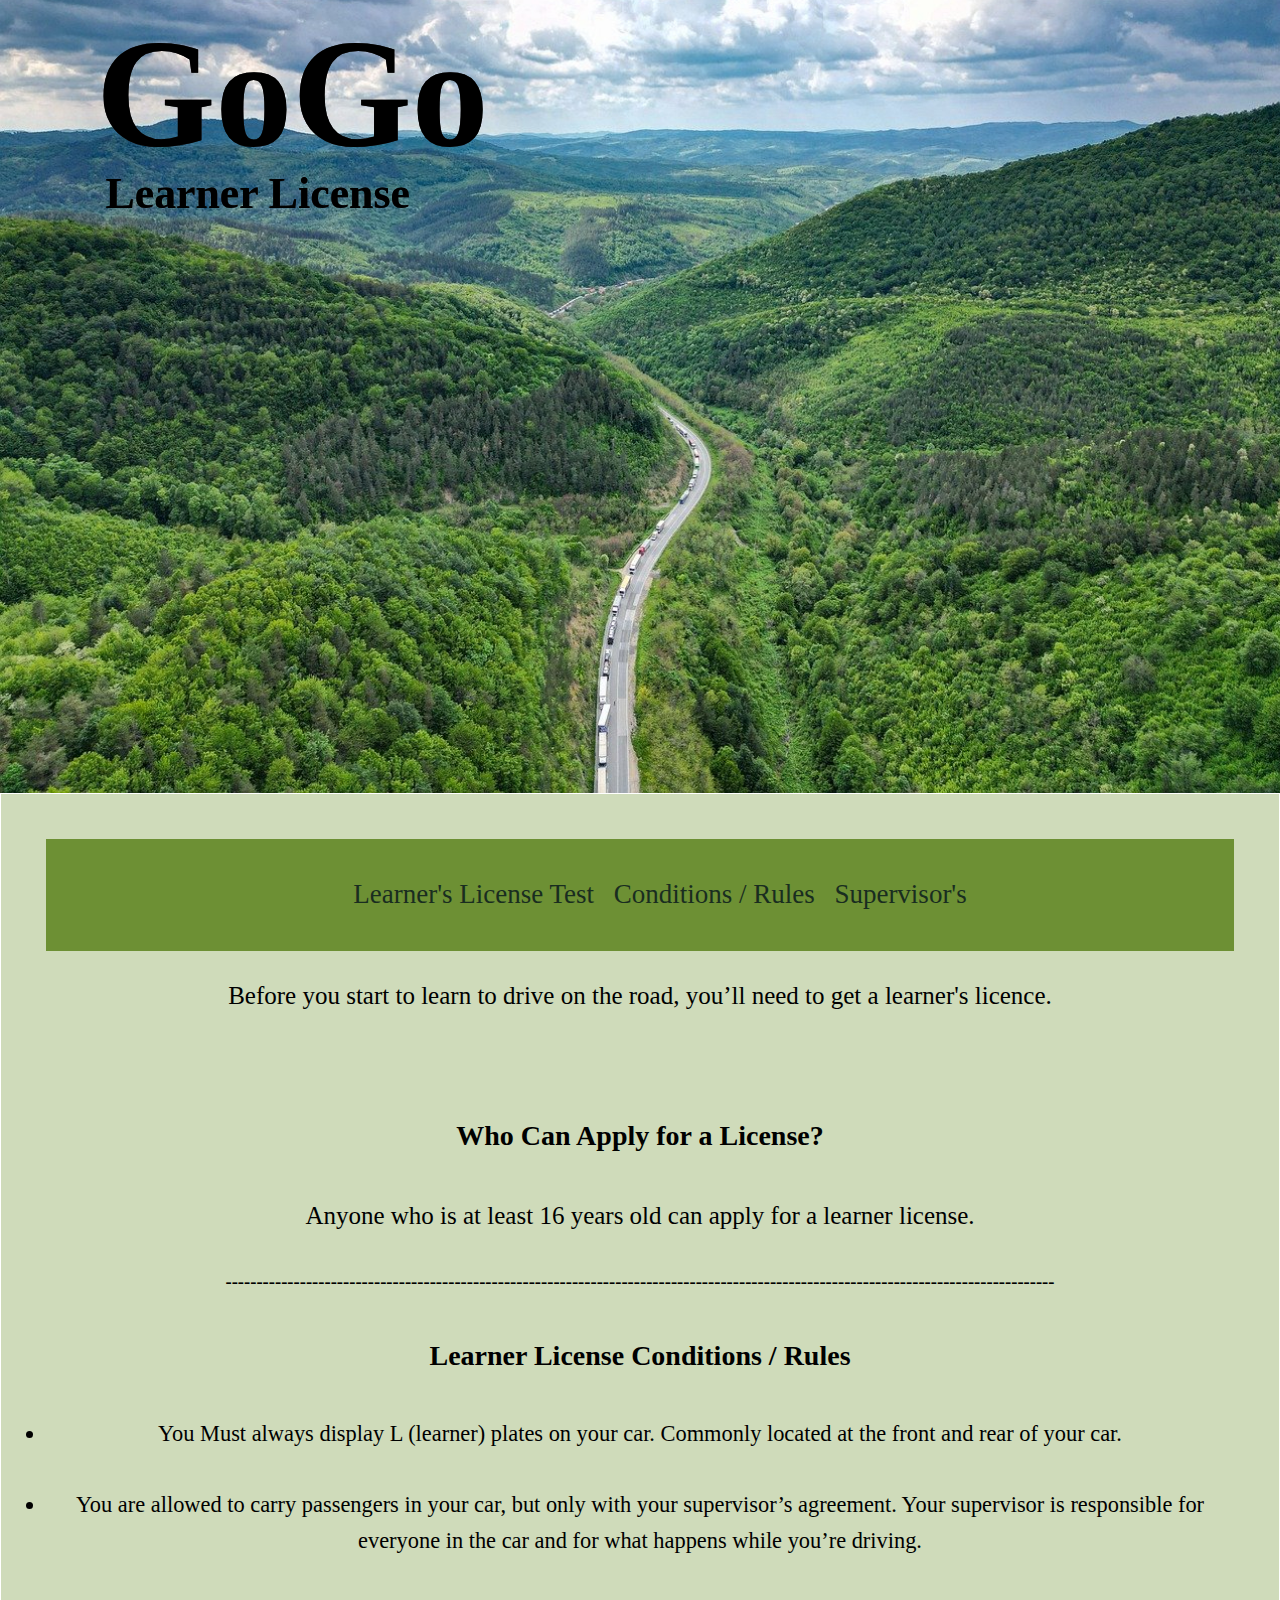
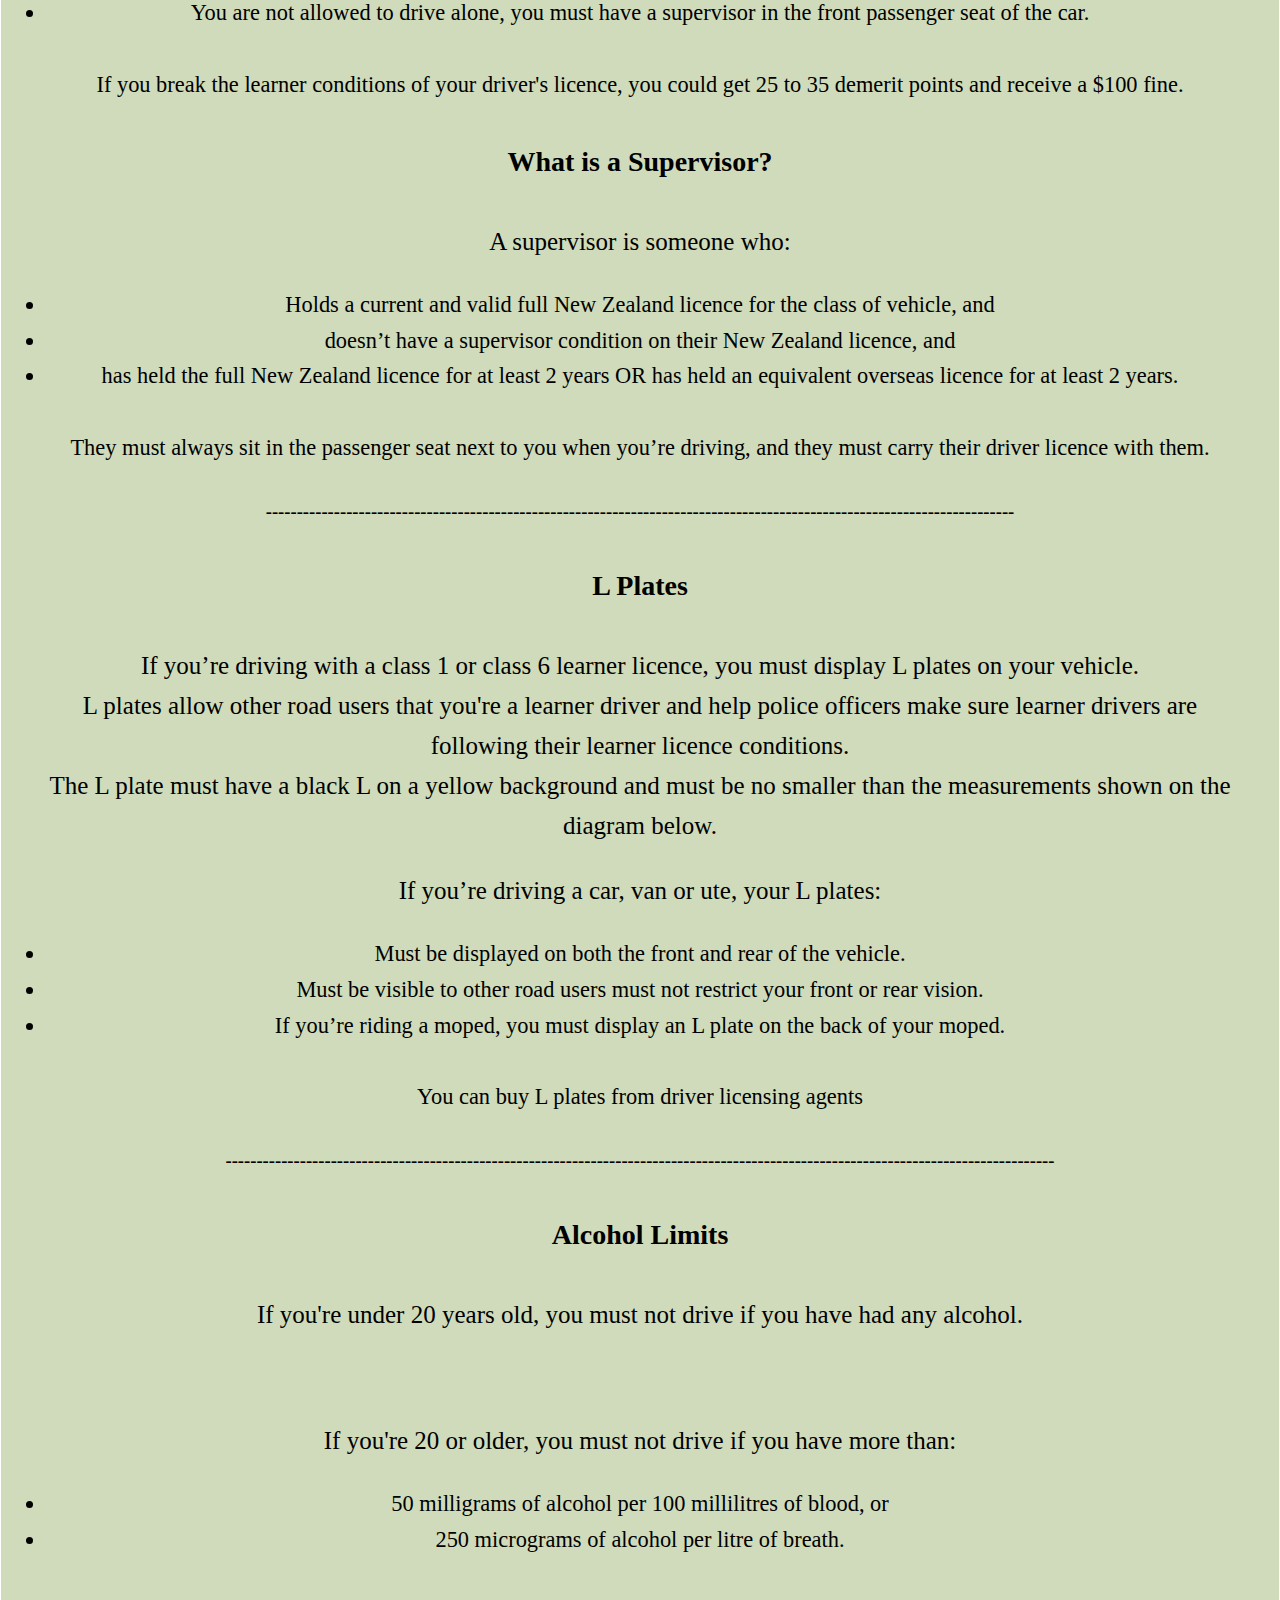
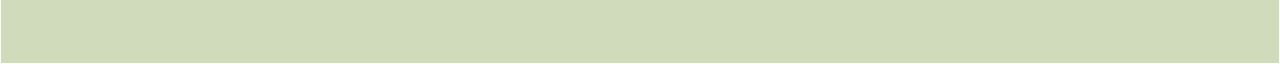
==== commit 274310c4: "stepups" ====
--- a/index.html
+++ b/index.html
@@ -8,7 +8,7 @@
   <link href="style.css" rel="stylesheet" type="text/css" />
 </head>
 <header>
-	<h1>GoGo</h1><span><h2 class"typing">Learner License</h2></span>
+	<h1 class="knockout">GoGo</h1><span><h2 class="knockout">Learner License</h2></span>
 </header>
 <main>
 	
--- a/style.css
+++ b/style.css
@@ -30,38 +30,6 @@
   margin-top: 0;
   text-align: center;
 }
-
-
-:root {
-  --steps: 16; // Char count
-  --background: #1d1f20;
-}
-
-.typing {
-  font-family: 'Inconsolata', Consolas, monospace;
-	font-size: 6vw;
-	color: #d7b94c;
-  position: relative;
-}
-	after {
-    content: "|";
-    position: absolute;
-    right: 0;
-    width: 100%;
-    background: var(--background);
-    animation: typing 4s steps(var(--steps)) forwards,
-      caret 1s infinite;
-  }
-
-
-
-@keyframes typing {
-	to { width: 0 }
-}
-@keyframes caret {
-	50% { color: transparent }
-}
-
 
 h2 {
   position: fixed;
@@ -127,4 +95,51 @@
   animation: color 9s infinite linear;
   text-align: center;
   padding: 2em;
-}+}
+
+html{
+	background-color:#ff6f69;
+	background: radial-gradient(#ff6f69, #ff8b87);
+}
+
+.inner-cutout{
+	padding: 40px 0;
+	display: block;
+	background-color:#ff6f69;
+	margin: 2%;
+	padding-bottom: 40px;
+	height: 300px;
+	background: radial-gradient(#ff6f69, #ff8b87);
+	background-size: 300%;
+	background-position:50% 50%;
+
+}
+.knockout {
+	vertical-align: middle;
+	text-align: center;
+	background: linear-gradient(110deg, #000000 33%, rgba(0, 0, 0, 0) 33%), linear-gradient(110deg, #252426 34%, #000000 34%);
+	background-size: 400%;
+	 -webkit-text-fill-color: transparent;
+  -webkit-background-clip: text;
+}
+.knockout{
+		animation: Gradient 7s ease infinite;
+		-webkit-animation: Gradient 15s ease infinite;
+		-moz-animation: Gradient 5s ease infinite;
+}
+
+@-webkit-keyframes Gradient {
+	0% {
+		background-position: 30% 50%
+	}
+	50% {
+		background-position: 25% 50%
+	}
+	100% {
+		background-position: 30% 50%
+	}
+	
+}
+
+
+
